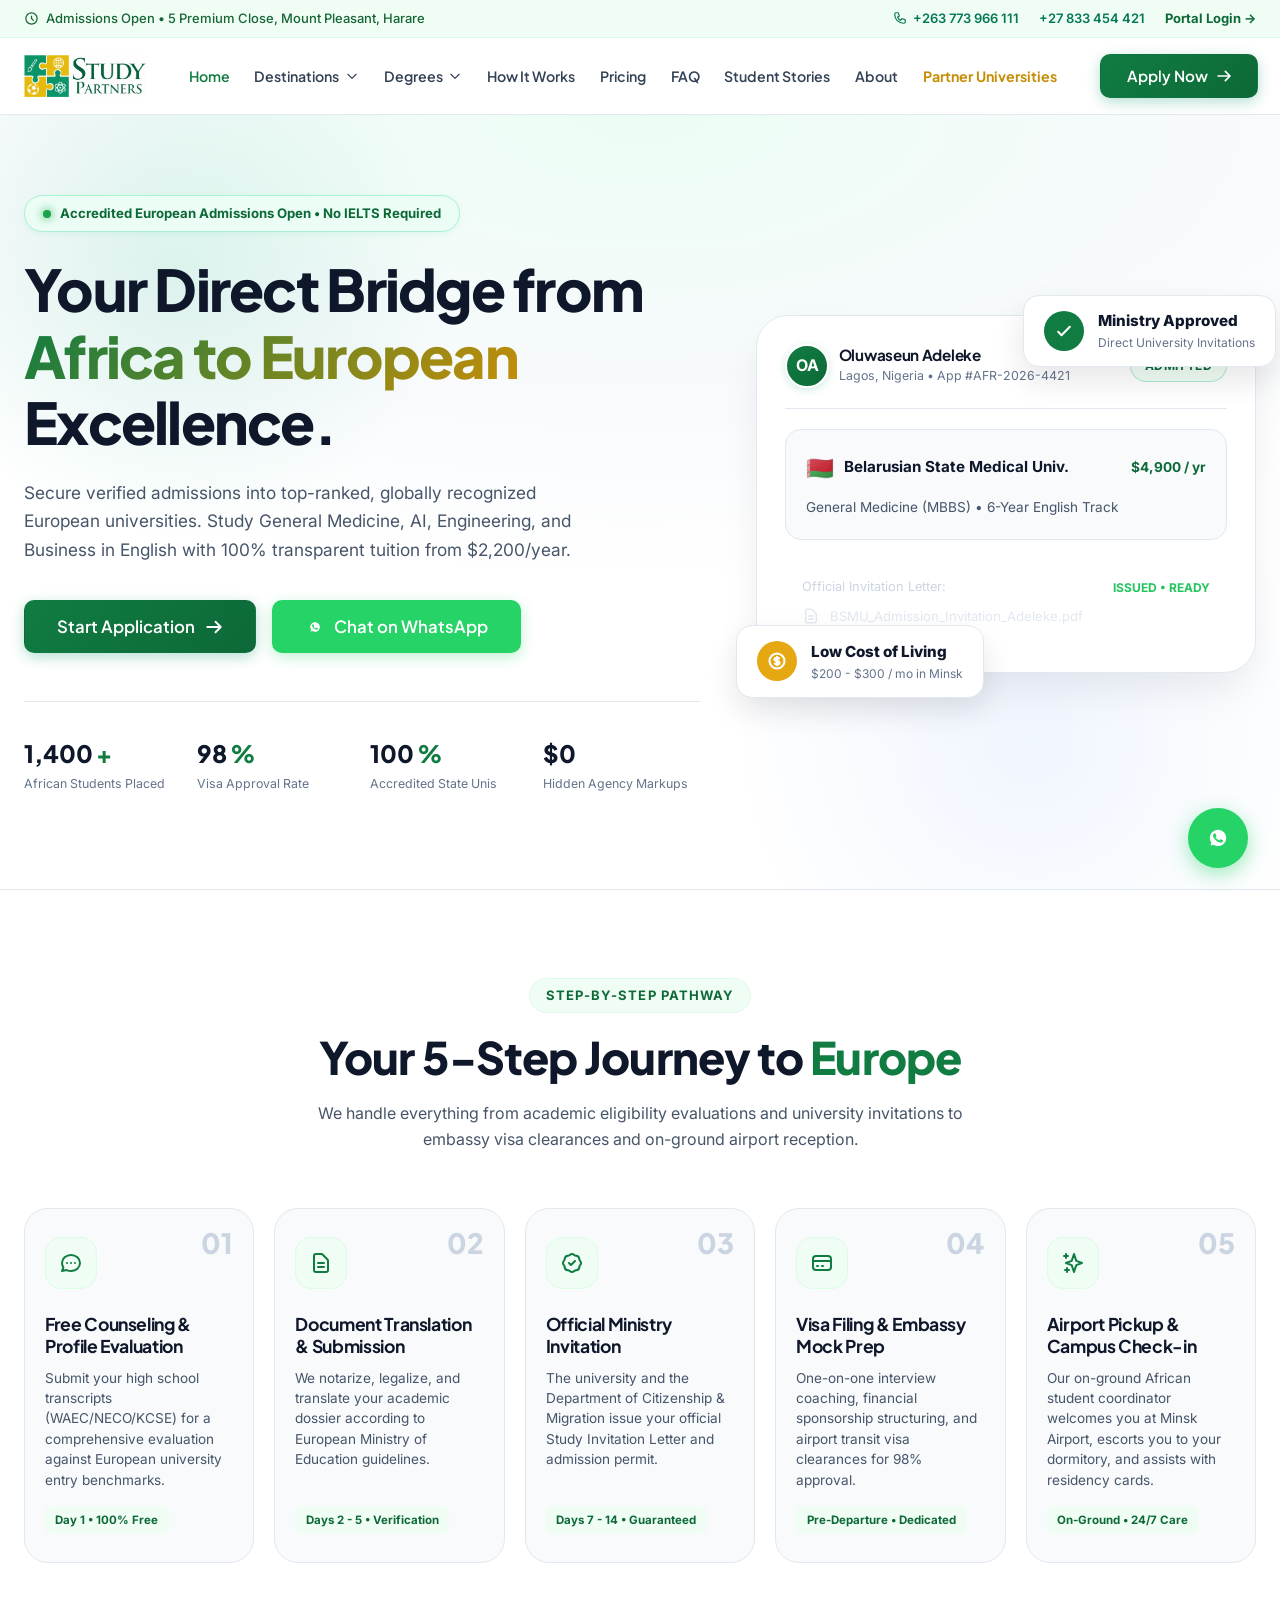
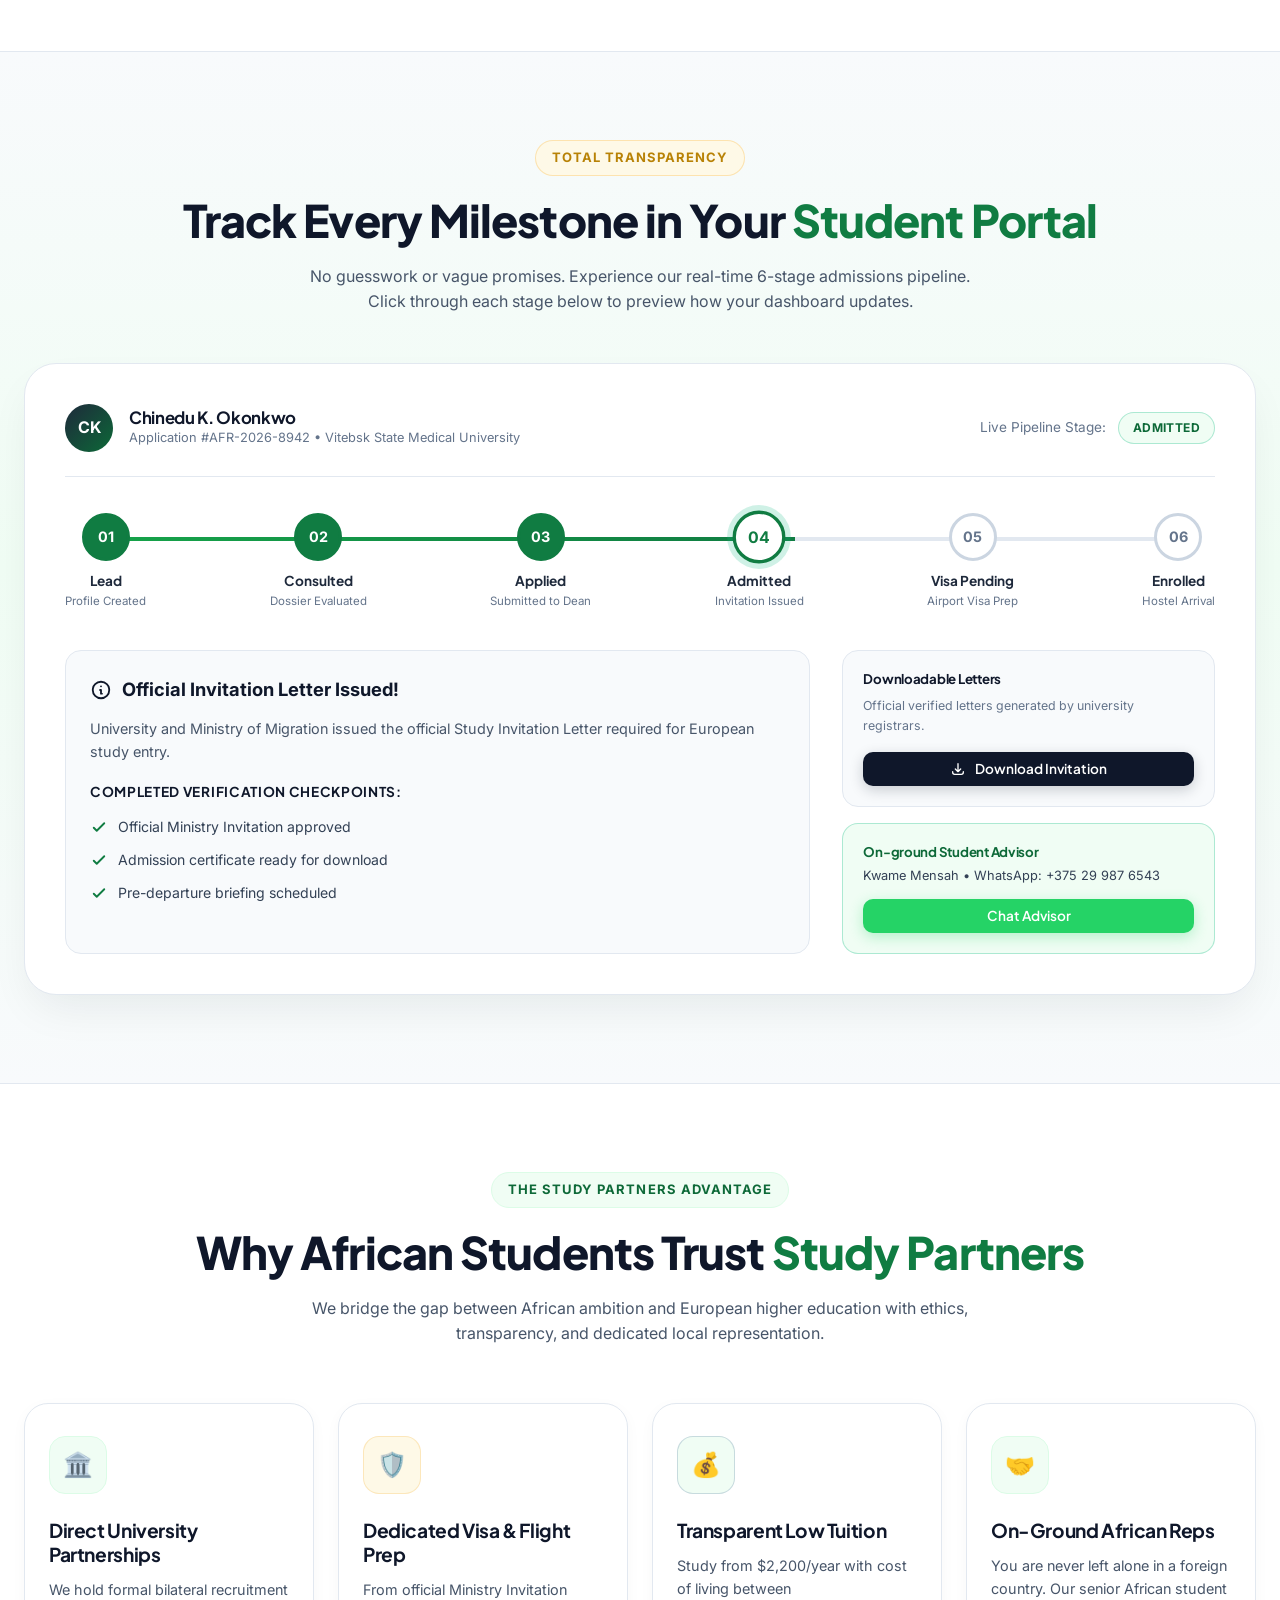
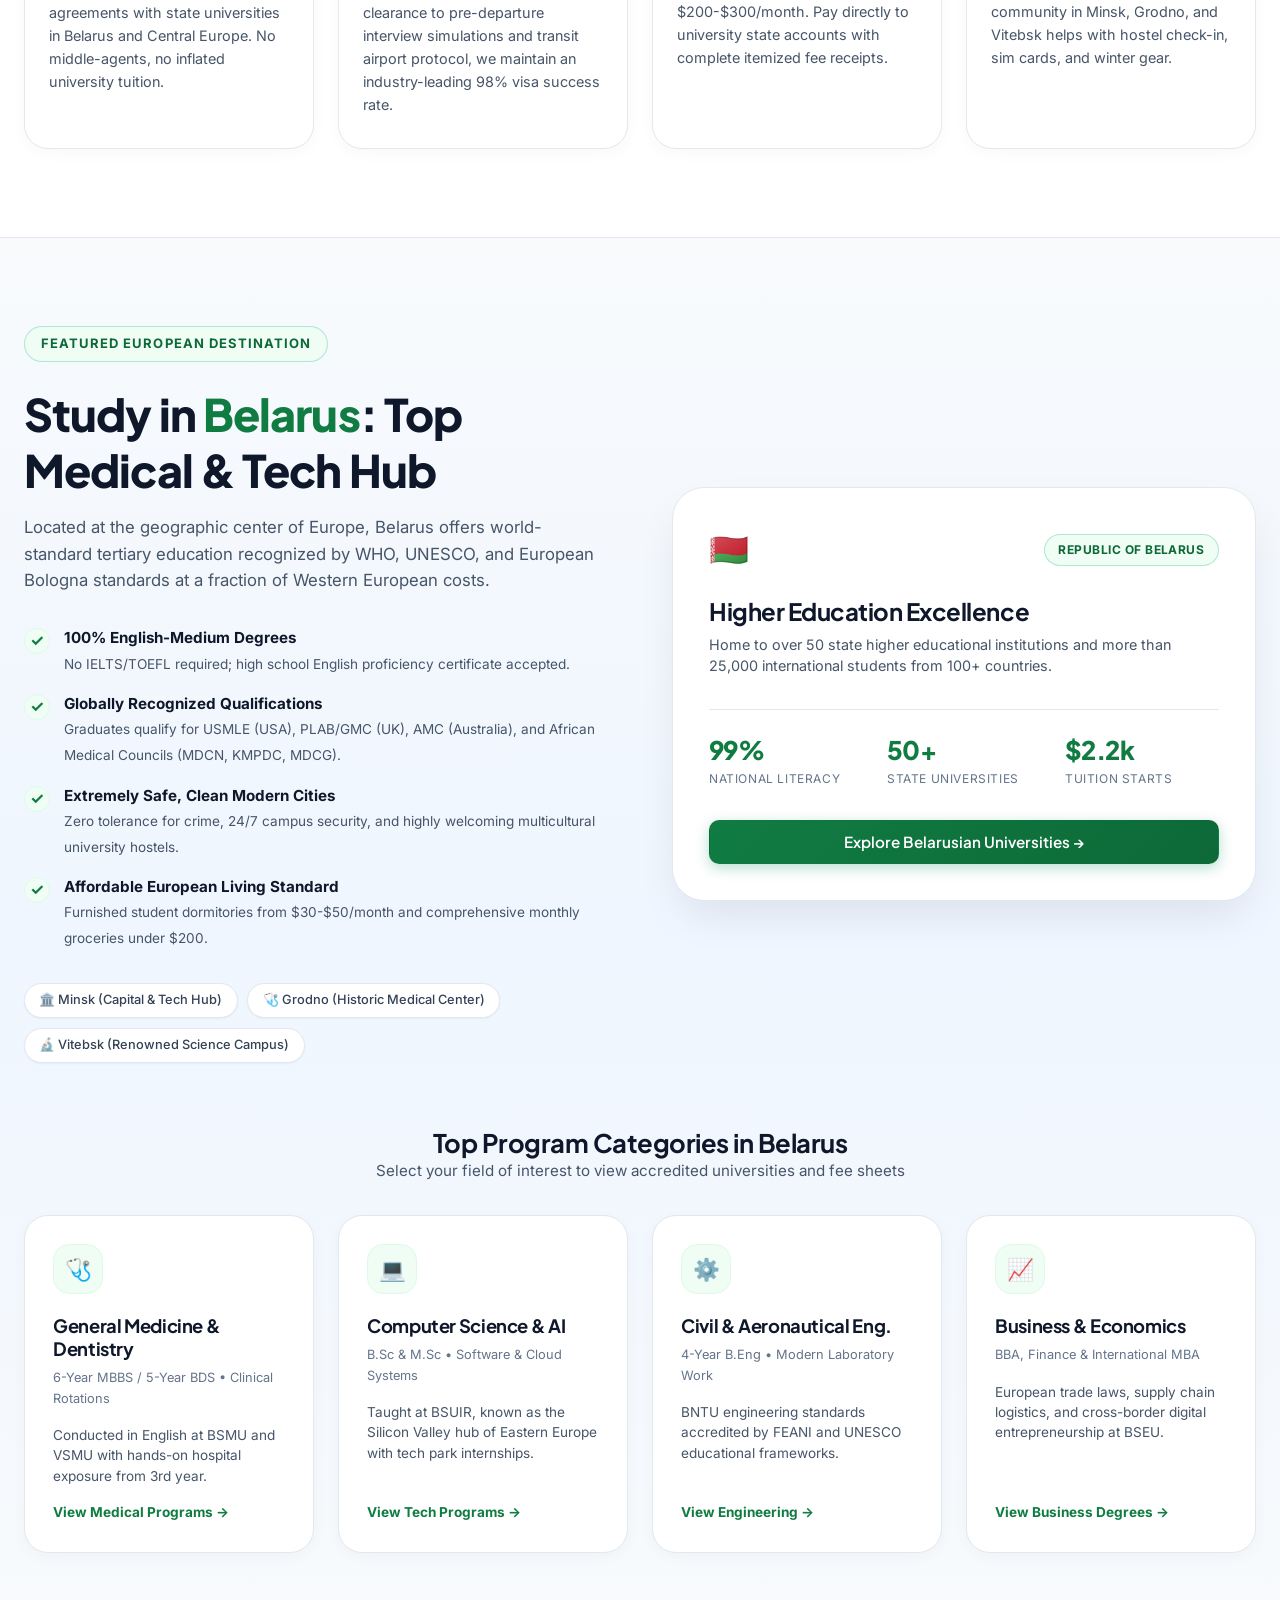
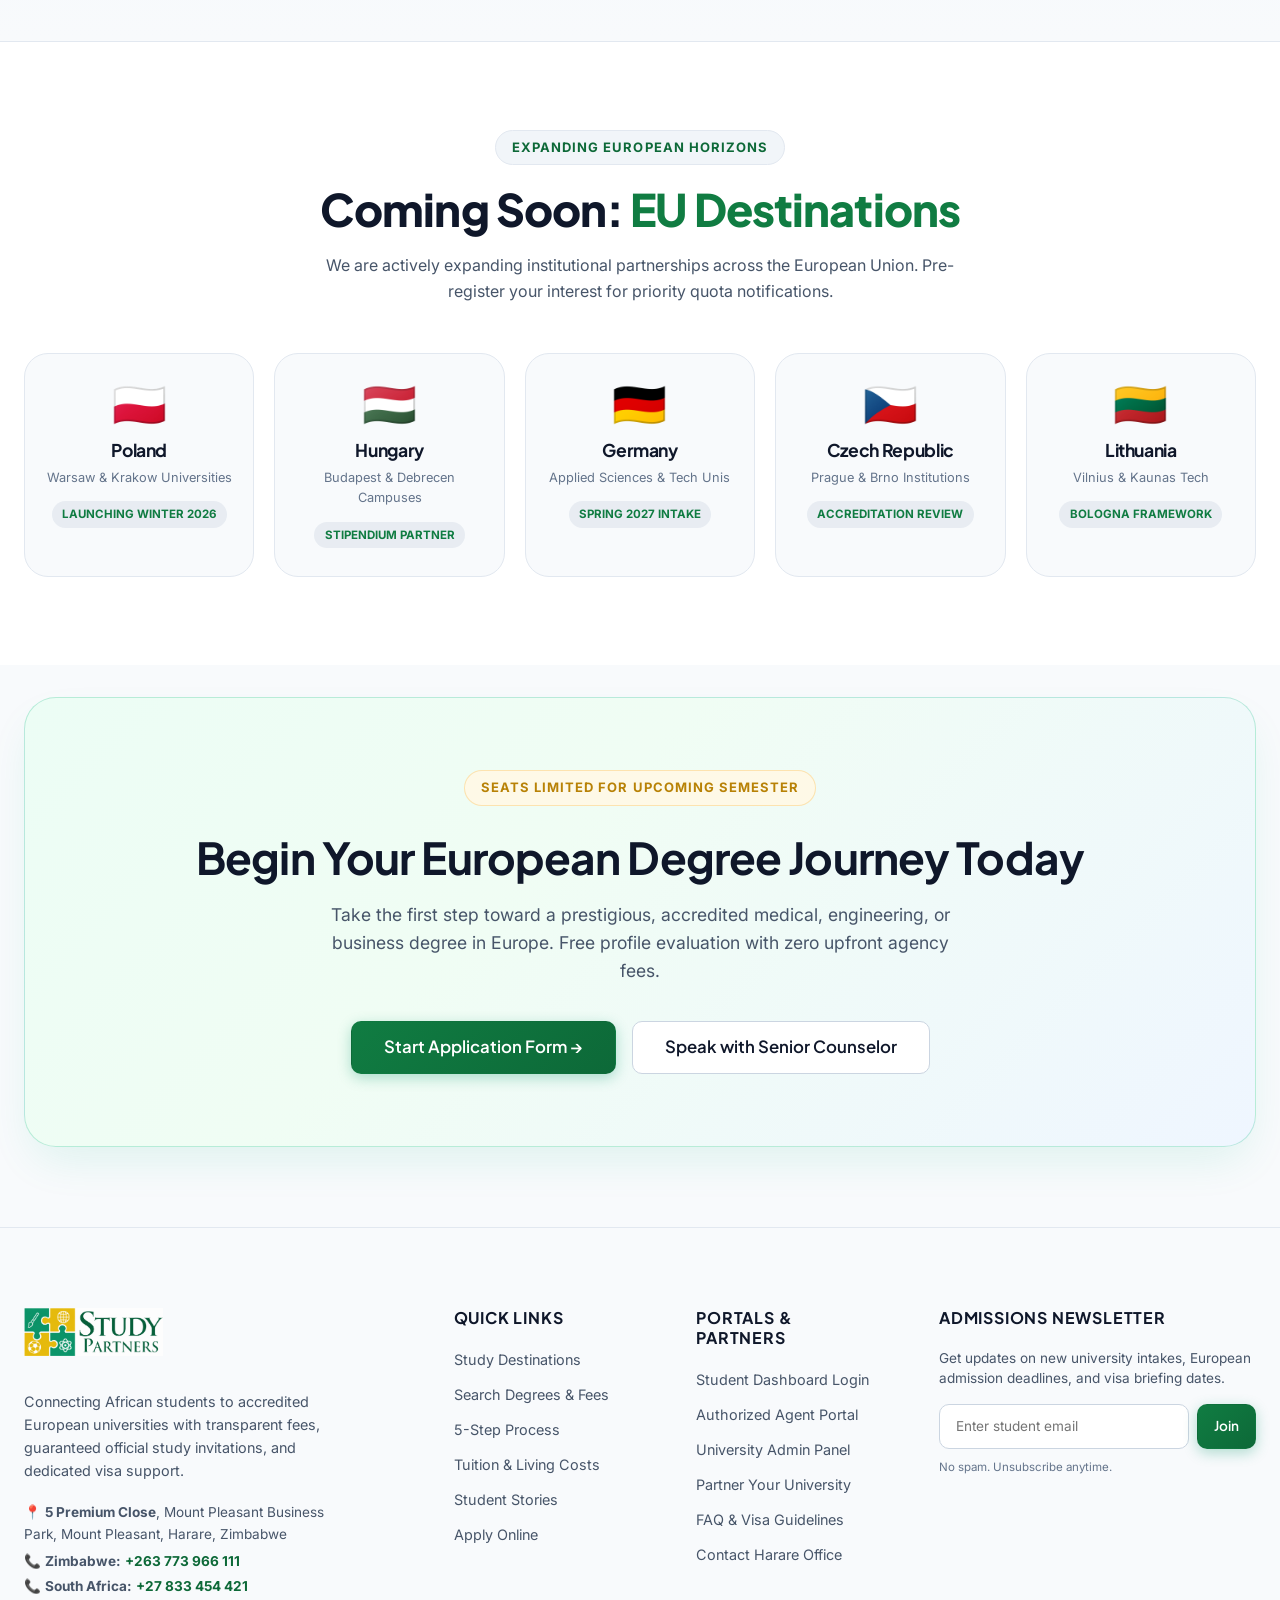
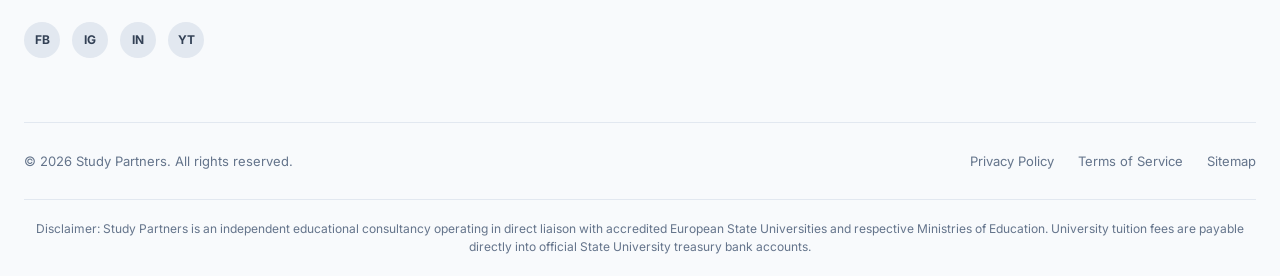
==== index.html @ 6c3a4802 "Initial commit: Study Partners website with updated branding, header alignment, and Harare contact d" ====
<!DOCTYPE html>
<html lang="en">
<head>
  <meta charset="UTF-8">
  <meta name="viewport" content="width=device-width, initial-scale=1.0">
  <title>Study Partners | Connecting African Students to Accredited European Universities</title>
  <meta name="description" content="Study accredited Medicine, Engineering, IT, and Business degrees in Europe. Official university invitations, 98% visa success. Study Partners Harare, Zimbabwe & South Africa.">
  <meta name="keywords" content="study partners, study abroad zimbabwe, study in europe harare, study in belarus, medical degree europe">
  
  <!-- Open Graph / Meta -->
  <meta property="og:type" content="website">
  <meta property="og:url" content="https://studypartners.co.zw/">
  <meta property="og:title" content="Study Partners | European University Placement Consultancy">
  <meta property="og:description" content="Official admission invitations, guaranteed university placement & dedicated visa guidance. Headquartered in Harare, Zimbabwe.">
  
  <link rel="stylesheet" href="css/style.css">
  <link rel="icon" type="image/png" href="images/logo.png">
</head>
<body>

  <!-- Top Info Bar -->
  <div class="top-notice-bar">
    <div class="container top-notice-content">
      <div class="top-notice-left">
        <span class="top-notice-item">
          <svg width="15" height="15" fill="none" stroke="currentColor" viewBox="0 0 24 24"><path stroke-linecap="round" stroke-linejoin="round" stroke-width="2" d="M12 8v4l3 3m6-3a9 9 0 11-18 0 9 9 0 0118 0z"/></svg>
          Admissions Open &bull; 5 Premium Close, Mount Pleasant, Harare
        </span>
      </div>
      <div class="top-notice-right">
        <a href="tel:+263773966111" class="top-notice-item">
          <svg width="14" height="14" fill="none" stroke="currentColor" viewBox="0 0 24 24"><path stroke-linecap="round" stroke-linejoin="round" stroke-width="2" d="M3 5a2 2 0 012-2h3.28a1 1 0 01.948.684l1.498 4.493a1 1 0 01-.502 1.21l-2.257 1.13a11.042 11.042 0 005.516 5.516l1.13-2.257a1 1 0 011.21-.502l4.493 1.498a1 1 0 01.684.949V19a2 2 0 01-2 2h-1C9.716 21 3 14.284 3 6V5z"/></svg>
          +263 773 966 111
        </a>
        <a href="tel:+27833454421" class="top-notice-item">
          +27 833 454 421
        </a>
        <a href="login.html" class="top-notice-item" style="color: var(--accent-emerald-700); font-weight: 700;">
          Portal Login &rarr;
        </a>
      </div>
    </div>
  </div>

  <!-- Sticky Navbar with Dropdowns -->
  <nav class="navbar" id="siteNavbar">
    <div class="container navbar-container">
      <a href="index.html" class="brand-logo" aria-label="Study Partners Home">
        <img src="images/logo.png" alt="Study Partners" class="brand-logo-img">
      </a>

      <!-- Desktop & Mobile Nav Menu -->
      <ul class="nav-menu" id="navMenu">
        <li class="nav-item">
          <a href="index.html" class="nav-link active">Home</a>
        </li>
        <li class="nav-item">
          <a href="destinations.html" class="nav-link">
            Destinations
            <svg class="arrow" width="14" height="14" fill="none" stroke="currentColor" viewBox="0 0 24 24"><path stroke-linecap="round" stroke-linejoin="round" stroke-width="2" d="M19 9l-7 7-7-7"/></svg>
          </a>
          <div class="dropdown-menu">
            <a href="destinations.html#belarus" class="dropdown-item">
              <div class="dropdown-item-icon">🇧🇾</div>
              <div>
                <div class="dropdown-title">Belarus (Featured)</div>
                <div class="dropdown-desc">Minsk, Grodno & Vitebsk Universities</div>
              </div>
            </a>
            <a href="destinations.html#europe-expansion" class="dropdown-item">
              <div class="dropdown-item-icon">🇪🇺</div>
              <div>
                <div class="dropdown-title">Coming Soon Countries</div>
                <div class="dropdown-desc">Poland, Hungary, Germany, Czechia</div>
              </div>
            </a>
          </div>
        </li>
        <li class="nav-item">
          <a href="degrees.html" class="nav-link">
            Degrees
            <svg class="arrow" width="14" height="14" fill="none" stroke="currentColor" viewBox="0 0 24 24"><path stroke-linecap="round" stroke-linejoin="round" stroke-width="2" d="M19 9l-7 7-7-7"/></svg>
          </a>
          <div class="dropdown-menu">
            <a href="degrees.html?category=medicine" class="dropdown-item">
              <div class="dropdown-item-icon">🩺</div>
              <div>
                <div class="dropdown-title">Medicine & Dentistry</div>
                <div class="dropdown-desc">MBBS / MD 6-yr English medium</div>
              </div>
            </a>
            <a href="degrees.html?category=engineering" class="dropdown-item">
              <div class="dropdown-item-icon">💻</div>
              <div>
                <div class="dropdown-title">Computer Science & AI</div>
                <div class="dropdown-desc">Software & Tech Engineering</div>
              </div>
            </a>
            <a href="degrees.html?category=business" class="dropdown-item">
              <div class="dropdown-item-icon">📈</div>
              <div>
                <div class="dropdown-title">Business & Economics</div>
                <div class="dropdown-desc">BBA & MBA Programs</div>
              </div>
            </a>
            <a href="degrees.html?category=foundation" class="dropdown-item">
              <div class="dropdown-item-icon">🎓</div>
              <div>
                <div class="dropdown-title">Preparatory / Foundation</div>
                <div class="dropdown-desc">Language & University Prep</div>
              </div>
            </a>
          </div>
        </li>
        <li class="nav-item">
          <a href="how-it-works.html" class="nav-link">How It Works</a>
        </li>
        <li class="nav-item">
          <a href="pricing.html" class="nav-link">Pricing</a>
        </li>
        <li class="nav-item">
          <a href="faq.html" class="nav-link">FAQ</a>
        </li>
        <li class="nav-item">
          <a href="stories.html" class="nav-link">Student Stories</a>
        </li>
        <li class="nav-item">
          <a href="about.html" class="nav-link">About</a>
        </li>
        <li class="nav-item">
          <a href="partner.html" class="nav-link" style="color: var(--accent-gold-600); font-weight: 700;">Partner Universities</a>
        </li>
      </ul>

      <!-- Navbar CTAs -->
      <div class="nav-actions">
        <a href="apply.html" class="btn btn-primary" id="navApplyBtn">
          Apply Now
          <svg width="16" height="16" fill="none" stroke="currentColor" viewBox="0 0 24 24"><path stroke-linecap="round" stroke-linejoin="round" stroke-width="2.5" d="M14 5l7 7m0 0l-7 7m7-7H3"/></svg>
        </a>
        <button class="mobile-toggle" aria-label="Toggle navigation menu">
          <svg width="24" height="24" fill="none" stroke="currentColor" viewBox="0 0 24 24">
            <path stroke-linecap="round" stroke-linejoin="round" stroke-width="2" d="M4 6h16M4 12h16M4 18h16"/>
          </svg>
        </button>
      </div>
    </div>
  </nav>

  <!-- Hero Section -->
  <header class="hero-section">
    <div class="hero-glow-1"></div>
    <div class="hero-glow-2"></div>
    <div class="container hero-grid">
      <div class="hero-content">
        <div class="hero-badge">
          <span class="pulse-dot"></span>
          <span>Accredited European Admissions Open &bull; No IELTS Required</span>
        </div>
        <h1 class="hero-title">
          Your Direct Bridge from <span class="gradient-text">Africa to European</span> Excellence.
        </h1>
        <p class="hero-subtitle">
          Secure verified admissions into top-ranked, globally recognized European universities. Study General Medicine, AI, Engineering, and Business in English with 100% transparent tuition from $2,200/year.
        </p>

        <div class="hero-cta-group">
          <a href="apply.html" class="btn btn-primary btn-lg" id="heroStartAppBtn">
            Start Application
            <svg width="18" height="18" fill="none" stroke="currentColor" viewBox="0 0 24 24"><path stroke-linecap="round" stroke-linejoin="round" stroke-width="2.5" d="M14 5l7 7m0 0l-7 7m7-7H3"/></svg>
          </a>
          <a href="https://wa.me/263773966111?text=Hello%20Study%20Partners!%20I%20am%20inquiring%20about%20European%20university%20admissions." target="_blank" rel="noopener noreferrer" class="btn btn-whatsapp btn-lg" id="heroWhatsappBtn">
            <svg width="20" height="20" fill="currentColor" viewBox="0 0 24 24"><path d="M12.031 6.172c-3.181 0-5.767 2.586-5.768 5.766-.001 1.298.38 2.27 1.019 3.287l-.582 2.128 2.182-.573c.978.58 1.911.928 3.145.929 3.178 0 5.767-2.587 5.768-5.766.001-3.187-2.575-5.77-5.764-5.771zm3.392 8.244c-.144.405-.837.774-1.17.824-.299.045-.677.063-1.092-.069-.252-.08-.575-.187-.988-.365-1.739-.751-2.874-2.502-2.961-2.617-.087-.116-.708-.94-.708-1.793s.448-1.273.607-1.446c.159-.173.346-.217.462-.217l.332.006c.106.005.249-.04.39.299.144.347.491 1.2.534 1.287.043.087.072.188.014.303-.058.116-.087.188-.173.289l-.26.303c-.087.087-.179.182-.077.356.101.173.449.741.964 1.201.662.591 1.221.774 1.394.861.173.086.275.072.376-.044.101-.116.433-.506.549-.679.116-.173.231-.144.39-.086s1.011.477 1.184.564.289.13.332.202c.043.073.043.419-.101.824z"/></svg>
            Chat on WhatsApp
          </a>
        </div>

        <!-- 4 Trust Badges -->
        <div class="hero-trust-badges">
          <div class="trust-badge-item">
            <div class="trust-badge-num">1,400<span>+</span></div>
            <div class="trust-badge-label">African Students Placed</div>
          </div>
          <div class="trust-badge-item">
            <div class="trust-badge-num">98<span>%</span></div>
            <div class="trust-badge-label">Visa Approval Rate</div>
          </div>
          <div class="trust-badge-item">
            <div class="trust-badge-num">100<span>%</span></div>
            <div class="trust-badge-label">Accredited State Unis</div>
          </div>
          <div class="trust-badge-item">
            <div class="trust-badge-num">$0</div>
            <div class="trust-badge-label">Hidden Agency Markups</div>
          </div>
        </div>
      </div>

      <!-- Hero Visual Card Preview -->
      <div class="hero-card-preview">
        <!-- Floating Stat Badge Top -->
        <div class="floating-stat-badge badge-top">
          <div class="stat-icon-circle bg-emerald">
            <svg width="20" height="20" fill="none" stroke="currentColor" viewBox="0 0 24 24"><path stroke-linecap="round" stroke-linejoin="round" stroke-width="2.5" d="M5 13l4 4L19 7"/></svg>
          </div>
          <div>
            <div style="font-weight: 800; font-size: 0.95rem; color: var(--primary-900);">Ministry Approved</div>
            <div style="font-size: 0.75rem; color: var(--neutral-500);">Direct University Invitations</div>
          </div>
        </div>

        <div class="hero-main-card">
          <div class="hero-card-header">
            <div class="student-tag-chip">
              <div class="student-avatar">OA</div>
              <div class="student-info">
                <h4>Oluwaseun Adeleke</h4>
                <p>Lagos, Nigeria &bull; App #AFR-2026-4421</p>
              </div>
            </div>
            <span class="status-pill admitted">Admitted</span>
          </div>

          <div class="hero-dest-snippet">
            <div class="dest-row">
              <div class="dest-flag-name">
                <span class="dest-flag">🇧🇾</span>
                <span>Belarusian State Medical Univ.</span>
              </div>
              <div class="dest-cost">$4,900 / yr</div>
            </div>
            <div class="dest-prog">General Medicine (MBBS) &bull; 6-Year English Track</div>
          </div>

          <div style="background: rgba(255,255,255,0.06); border-radius: var(--radius-md); padding: 1rem; border: 1px dashed rgba(255,255,255,0.2);">
            <div style="display: flex; justify-content: space-between; align-items: center; margin-bottom: 0.5rem;">
              <span style="font-size: 0.8rem; color: var(--neutral-300);">Official Invitation Letter:</span>
              <span style="font-size: 0.75rem; color: var(--accent-emerald-400); font-weight: 700;">ISSUED &bull; READY</span>
            </div>
            <div style="display: flex; align-items: center; gap: 0.6rem; color: var(--neutral-200); font-size: 0.825rem;">
              <svg width="18" height="18" fill="none" stroke="currentColor" viewBox="0 0 24 24"><path stroke-linecap="round" stroke-linejoin="round" stroke-width="2" d="M9 12h6m-6 4h6m2 5H7a2 2 0 01-2-2V5a2 2 0 012-2h5.586a1 1 0 01.707.293l5.414 5.414a1 1 0 01.293.707V19a2 2 0 01-2 2z"/></svg>
              <span>BSMU_Admission_Invitation_Adeleke.pdf</span>
            </div>
          </div>
        </div>

        <!-- Floating Stat Badge Bottom -->
        <div class="floating-stat-badge badge-bottom">
          <div class="stat-icon-circle bg-gold">
            <svg width="20" height="20" fill="none" stroke="currentColor" viewBox="0 0 24 24"><path stroke-linecap="round" stroke-linejoin="round" stroke-width="2.5" d="M12 8c-1.657 0-3 .895-3 2s1.343 2 3 2 3 .895 3 2-1.343 2-3 2m0-8c1.11 0 2.08.402 2.599 1M12 8V7m0 1v8m0 0v1m0-1c-1.11 0-2.08-.402-2.599-1M21 12a9 9 0 11-18 0 9 9 0 0118 0z"/></svg>
          </div>
          <div>
            <div style="font-weight: 800; font-size: 0.95rem; color: var(--primary-900);">Low Cost of Living</div>
            <div style="font-size: 0.75rem; color: var(--neutral-500);">$200 - $300 / mo in Minsk</div>
          </div>
        </div>
      </div>
    </div>
  </header>

  <!-- 5-Step Journey Section -->
  <section class="section-padding journey-section" id="journey">
    <div class="container">
      <div class="text-center">
        <span class="section-tag">Step-by-Step Pathway</span>
        <h2 class="section-title">Your 5-Step Journey to <span class="highlight">Europe</span></h2>
        <p class="section-desc">
          We handle everything from academic eligibility evaluations and university invitations to embassy visa clearances and on-ground airport reception.
        </p>
      </div>

      <div class="journey-steps-grid">
        <!-- Step 1 -->
        <div class="journey-step-card">
          <div class="step-number">01</div>
          <div class="step-icon-wrapper">
            <svg width="24" height="24" fill="none" stroke="currentColor" viewBox="0 0 24 24"><path stroke-linecap="round" stroke-linejoin="round" stroke-width="2" d="M8 12h.01M12 12h.01M16 12h.01M21 12c0 4.418-4.03 8-9 8a9.863 9.863 0 01-4.255-.949L3 20l1.395-3.72C3.512 15.042 3 13.574 3 12c0-4.418 4.03-8 9-8s9 3.582 9 8z"/></svg>
          </div>
          <h3 class="step-card-title">Free Counseling & Profile Evaluation</h3>
          <p class="step-card-desc">
            Submit your high school transcripts (WAEC/NECO/KCSE) for a comprehensive evaluation against European university entry benchmarks.
          </p>
          <span class="step-tag-pill">Day 1 &bull; 100% Free</span>
        </div>

        <!-- Step 2 -->
        <div class="journey-step-card">
          <div class="step-number">02</div>
          <div class="step-icon-wrapper">
            <svg width="24" height="24" fill="none" stroke="currentColor" viewBox="0 0 24 24"><path stroke-linecap="round" stroke-linejoin="round" stroke-width="2" d="M9 12h6m-6 4h6m2 5H7a2 2 0 01-2-2V5a2 2 0 012-2h5.586a1 1 0 01.707.293l5.414 5.414a1 1 0 01.293.707V19a2 2 0 01-2 2z"/></svg>
          </div>
          <h3 class="step-card-title">Document Translation & Submission</h3>
          <p class="step-card-desc">
            We notarize, legalize, and translate your academic dossier according to European Ministry of Education guidelines.
          </p>
          <span class="step-tag-pill">Days 2 - 5 &bull; Verification</span>
        </div>

        <!-- Step 3 -->
        <div class="journey-step-card">
          <div class="step-number">03</div>
          <div class="step-icon-wrapper">
            <svg width="24" height="24" fill="none" stroke="currentColor" viewBox="0 0 24 24"><path stroke-linecap="round" stroke-linejoin="round" stroke-width="2" d="M9 12l2 2 4-4M7.835 4.697a3.42 3.42 0 001.946-.806 3.42 3.42 0 014.438 0 3.42 3.42 0 001.946.806 3.42 3.42 0 013.138 3.138 3.42 3.42 0 00.806 1.946 3.42 3.42 0 010 4.438 3.42 3.42 0 00-.806 1.946 3.42 3.42 0 01-3.138 3.138 3.42 3.42 0 00-1.946.806 3.42 3.42 0 01-4.438 0 3.42 3.42 0 00-1.946-.806 3.42 3.42 0 01-3.138-3.138 3.42 3.42 0 00-.806-1.946 3.42 3.42 0 010-4.438 3.42 3.42 0 00.806-1.946 3.42 3.42 0 013.138-3.138z"/></svg>
          </div>
          <h3 class="step-card-title">Official Ministry Invitation</h3>
          <p class="step-card-desc">
            The university and the Department of Citizenship & Migration issue your official Study Invitation Letter and admission permit.
          </p>
          <span class="step-tag-pill">Days 7 - 14 &bull; Guaranteed</span>
        </div>

        <!-- Step 4 -->
        <div class="journey-step-card">
          <div class="step-number">04</div>
          <div class="step-icon-wrapper">
            <svg width="24" height="24" fill="none" stroke="currentColor" viewBox="0 0 24 24"><path stroke-linecap="round" stroke-linejoin="round" stroke-width="2" d="M3 10h18M7 15h1m4 0h1m-7 4h12a3 3 0 003-3V8a3 3 0 00-3-3H6a3 3 0 00-3 3v8a3 3 0 003 3z"/></svg>
          </div>
          <h3 class="step-card-title">Visa Filing & Embassy Mock Prep</h3>
          <p class="step-card-desc">
            One-on-one interview coaching, financial sponsorship structuring, and airport transit visa clearances for 98% approval.
          </p>
          <span class="step-tag-pill">Pre-Departure &bull; Dedicated</span>
        </div>

        <!-- Step 5 -->
        <div class="journey-step-card">
          <div class="step-number">05</div>
          <div class="step-icon-wrapper">
            <svg width="24" height="24" fill="none" stroke="currentColor" viewBox="0 0 24 24"><path stroke-linecap="round" stroke-linejoin="round" stroke-width="2" d="M5 3v4M3 5h4M6 17v4m-2-2h4m5-16l2.286 6.857L21 12l-5.714 2.143L13 21l-2.286-6.857L5 12l5.714-2.143L13 3z"/></svg>
          </div>
          <h3 class="step-card-title">Airport Pickup & Campus Check-in</h3>
          <p class="step-card-desc">
            Our on-ground African student coordinator welcomes you at Minsk Airport, escorts you to your dormitory, and assists with residency cards.
          </p>
          <span class="step-tag-pill">On-Ground &bull; 24/7 Care</span>
        </div>
      </div>
    </div>
  </section>

  <!-- Student Portal Promo Pipeline Showcase -->
  <section class="section-padding portal-promo-section" id="portal-showcase">
    <div class="container">
      <div class="text-center">
        <span class="section-tag gold">Total Transparency</span>
        <h2 class="section-title">Track Every Milestone in Your <span class="highlight">Student Portal</span></h2>
        <p class="section-desc">
          No guesswork or vague promises. Experience our real-time 6-stage admissions pipeline. Click through each stage below to preview how your dashboard updates.
        </p>
      </div>

      <div class="pipeline-container">
        <div class="pipeline-top-bar">
          <div class="pipeline-user-tag">
            <div class="pipeline-user-avatar">CK</div>
            <div>
              <h4 style="font-size: 1.05rem; color: var(--primary-900);">Chinedu K. Okonkwo</h4>
              <p style="font-size: 0.8rem; color: var(--neutral-500);">Application #AFR-2026-8942 &bull; Vitebsk State Medical University</p>
            </div>
          </div>
          <div style="display: flex; align-items: center; gap: 0.75rem;">
            <span style="font-size: 0.85rem; color: var(--neutral-500);">Live Pipeline Stage:</span>
            <span id="pipelineStatusPill" class="status-pill admitted">Admitted</span>
          </div>
        </div>

        <!-- 6-Stage Stepper Bar -->
        <div class="stepper-pipeline">
          <div class="stepper-pipeline-progress"></div>

          <div class="stepper-node completed" data-stage="0">
            <div class="node-circle">01</div>
            <div class="node-label">Lead</div>
            <div class="node-date">Profile Created</div>
          </div>

          <div class="stepper-node completed" data-stage="1">
            <div class="node-circle">02</div>
            <div class="node-label">Consulted</div>
            <div class="node-date">Dossier Evaluated</div>
          </div>

          <div class="stepper-node completed" data-stage="2">
            <div class="node-circle">03</div>
            <div class="node-label">Applied</div>
            <div class="node-date">Submitted to Dean</div>
          </div>

          <div class="stepper-node current" data-stage="3">
            <div class="node-circle">04</div>
            <div class="node-label">Admitted</div>
            <div class="node-date">Invitation Issued</div>
          </div>

          <div class="stepper-node" data-stage="4">
            <div class="node-circle">05</div>
            <div class="node-label">Visa Pending</div>
            <div class="node-date">Airport Visa Prep</div>
          </div>

          <div class="stepper-node" data-stage="5">
            <div class="node-circle">06</div>
            <div class="node-label">Enrolled</div>
            <div class="node-date">Hostel Arrival</div>
          </div>
        </div>

        <!-- Live Details for Active Step -->
        <div class="stepper-details-grid">
          <div class="current-status-box">
            <div class="status-heading">
              <svg width="22" height="22" fill="none" stroke="currentColor" viewBox="0 0 24 24"><path stroke-linecap="round" stroke-linejoin="round" stroke-width="2" d="M13 16h-1v-4h-1m1-4h.01M21 12a9 9 0 11-18 0 9 9 0 0118 0z"/></svg>
              <span id="pipelineStageTitle">Official Invitation Letter Issued!</span>
            </div>
            <p id="pipelineStageDesc" style="color: var(--neutral-600); font-size: 0.9rem; margin-bottom: 1.25rem;">
              University and Ministry of Migration issued the official Study Invitation Letter required for European study entry.
            </p>
            <h5 style="font-size: 0.85rem; text-transform: uppercase; letter-spacing: 0.05em; color: var(--primary-900); margin-bottom: 0.5rem;">Completed Verification Checkpoints:</h5>
            <div class="status-checklist" id="pipelineChecklist">
              <!-- Rendered via main.js -->
            </div>
          </div>

          <div class="portal-action-sidebar">
            <div class="portal-sidebar-card">
              <h5 style="color: var(--primary-900); margin-bottom: 0.5rem;">Downloadable Letters</h5>
              <p style="font-size: 0.775rem; color: var(--neutral-500); margin-bottom: 1rem;">Official verified letters generated by university registrars.</p>
              <a href="#" class="btn btn-navy btn-sm" style="width: 100%;" onclick="showToast('Downloading Invitation Letter PDF...', 'success'); return false;">
                <svg width="16" height="16" fill="none" stroke="currentColor" viewBox="0 0 24 24"><path stroke-linecap="round" stroke-linejoin="round" stroke-width="2" d="M4 16v1a3 3 0 003 3h10a3 3 0 003-3v-1m-4-4l-4 4m0 0l-4-4m4 4V4"/></svg>
                Download Invitation
              </a>
            </div>

            <div class="portal-sidebar-card" style="background: var(--accent-emerald-50); border-color: rgba(16, 185, 129, 0.3);">
              <h5 style="color: var(--accent-emerald-700); margin-bottom: 0.35rem;">On-ground Student Advisor</h5>
              <p style="font-size: 0.8rem; color: var(--neutral-700); margin-bottom: 0.75rem;">Kwame Mensah &bull; WhatsApp: +375 29 987 6543</p>
              <a href="https://wa.me/375291234567" target="_blank" class="btn btn-whatsapp btn-sm" style="width: 100%;">Chat Advisor</a>
            </div>
          </div>
        </div>
      </div>
    </div>
  </section>

  <!-- 4 "Why Us" Cards -->
  <section class="section-padding" id="why-us" style="background-color: var(--white);">
    <div class="container">
      <div class="text-center">
        <span class="section-tag">The Study Partners Advantage</span>
        <h2 class="section-title">Why African Students Trust <span class="highlight">Study Partners</span></h2>
        <p class="section-desc">
          We bridge the gap between African ambition and European higher education with ethics, transparency, and dedicated local representation.
        </p>
      </div>

      <div class="why-us-grid">
        <!-- Card 1 -->
        <div class="why-card">
          <div class="why-icon-box">🏛️</div>
          <h3 class="why-card-title">Direct University Partnerships</h3>
          <p class="why-card-desc">
            We hold formal bilateral recruitment agreements with state universities in Belarus and Central Europe. No middle-agents, no inflated university tuition.
          </p>
        </div>

        <!-- Card 2 -->
        <div class="why-card">
          <div class="why-icon-box">🛡️</div>
          <h3 class="why-card-title">Dedicated Visa & Flight Prep</h3>
          <p class="why-card-desc">
            From official Ministry Invitation clearance to pre-departure interview simulations and transit airport protocol, we maintain an industry-leading 98% visa success rate.
          </p>
        </div>

        <!-- Card 3 -->
        <div class="why-card">
          <div class="why-icon-box">💰</div>
          <h3 class="why-card-title">Transparent Low Tuition</h3>
          <p class="why-card-desc">
            Study from $2,200/year with cost of living between $200-$300/month. Pay directly to university state accounts with complete itemized fee receipts.
          </p>
        </div>

        <!-- Card 4 -->
        <div class="why-card">
          <div class="why-icon-box">🤝</div>
          <h3 class="why-card-title">On-Ground African Reps</h3>
          <p class="why-card-desc">
            You are never left alone in a foreign country. Our senior African student community in Minsk, Grodno, and Vitebsk helps with hostel check-in, sim cards, and winter gear.
          </p>
        </div>
      </div>
    </div>
  </section>

  <!-- Featured Destination: Belarus -->
  <section class="section-padding featured-dest-section" id="featured-destination">
    <div class="container">
      <div class="dest-split-grid">
        <div class="dest-details-col">
          <span class="section-tag">Featured European Destination</span>
          <h2 class="section-title" style="margin-top: 0.5rem;">
            Study in <span class="highlight">Belarus</span>: Top Medical & Tech Hub
          </h2>
          <p style="color: var(--neutral-600); font-size: 1.05rem; line-height: 1.6; margin-top: 1rem;">
            Located at the geographic center of Europe, Belarus offers world-standard tertiary education recognized by WHO, UNESCO, and European Bologna standards at a fraction of Western European costs.
          </p>

          <div class="dest-bullets-list">
            <div class="dest-bullet-item">
              <div class="dest-bullet-icon">&#10003;</div>
              <div class="dest-bullet-text">
                <strong>100% English-Medium Degrees</strong>
                <span>No IELTS/TOEFL required; high school English proficiency certificate accepted.</span>
              </div>
            </div>

            <div class="dest-bullet-item">
              <div class="dest-bullet-icon">&#10003;</div>
              <div class="dest-bullet-text">
                <strong>Globally Recognized Qualifications</strong>
                <span>Graduates qualify for USMLE (USA), PLAB/GMC (UK), AMC (Australia), and African Medical Councils (MDCN, KMPDC, MDCG).</span>
              </div>
            </div>

            <div class="dest-bullet-item">
              <div class="dest-bullet-icon">&#10003;</div>
              <div class="dest-bullet-text">
                <strong>Extremely Safe, Clean Modern Cities</strong>
                <span>Zero tolerance for crime, 24/7 campus security, and highly welcoming multicultural university hostels.</span>
              </div>
            </div>

            <div class="dest-bullet-item">
              <div class="dest-bullet-icon">&#10003;</div>
              <div class="dest-bullet-text">
                <strong>Affordable European Living Standard</strong>
                <span>Furnished student dormitories from $30-$50/month and comprehensive monthly groceries under $200.</span>
              </div>
            </div>
          </div>

          <div class="dest-city-tags">
            <span class="city-badge">🏛️ Minsk (Capital & Tech Hub)</span>
            <span class="city-badge">🩺 Grodno (Historic Medical Center)</span>
            <span class="city-badge">🔬 Vitebsk (Renowned Science Campus)</span>
          </div>
        </div>

        <!-- Destination Visual Stat Card -->
        <div class="dest-visual-wrapper">
          <div class="dest-banner-card">
            <div style="display: flex; align-items: center; justify-content: space-between;">
              <span style="font-size: 2rem;">🇧🇾</span>
              <span class="status-pill admitted">Republic of Belarus</span>
            </div>
            <h3 style="color: var(--primary-900); font-size: 1.5rem; margin: 1.25rem 0 0.5rem;">Higher Education Excellence</h3>
            <p style="color: var(--neutral-600); font-size: 0.9rem; line-height: 1.5;">
              Home to over 50 state higher educational institutions and more than 25,000 international students from 100+ countries.
            </p>

            <div class="dest-stat-bar">
              <div class="dest-stat-item">
                <h3>99%</h3>
                <p>National Literacy</p>
              </div>
              <div class="dest-stat-item">
                <h3>50+</h3>
                <p>State Universities</p>
              </div>
              <div class="dest-stat-item">
                <h3>$2.2k</h3>
                <p>Tuition Starts</p>
              </div>
            </div>

            <div style="margin-top: 2rem;">
              <a href="destinations.html" class="btn btn-primary" style="width: 100%;">
                Explore Belarusian Universities &rarr;
              </a>
            </div>
          </div>
        </div>
      </div>

      <!-- 4 Program-Category Cards -->
      <div class="program-cats-heading text-center">
        <h3 style="color: var(--primary-900); font-size: 1.6rem; font-weight: 700;">Top Program Categories in Belarus</h3>
        <p style="color: var(--neutral-600); font-size: 0.95rem;">Select your field of interest to view accredited universities and fee sheets</p>
      </div>

      <div class="program-cats-grid">
        <!-- Cat 1 -->
        <div class="program-cat-card">
          <div class="program-cat-icon">🩺</div>
          <h4 class="program-cat-title">General Medicine & Dentistry</h4>
          <p class="program-cat-meta">6-Year MBBS / 5-Year BDS &bull; Clinical Rotations</p>
          <p style="color: var(--neutral-600); font-size: 0.85rem; line-height: 1.5; margin-bottom: 1rem;">
            Conducted in English at BSMU and VSMU with hands-on hospital exposure from 3rd year.
          </p>
          <a href="degrees.html?category=medicine" class="program-cat-badge">View Medical Programs &rarr;</a>
        </div>

        <!-- Cat 2 -->
        <div class="program-cat-card">
          <div class="program-cat-icon">💻</div>
          <h4 class="program-cat-title">Computer Science & AI</h4>
          <p class="program-cat-meta">B.Sc & M.Sc &bull; Software & Cloud Systems</p>
          <p style="color: var(--neutral-600); font-size: 0.85rem; line-height: 1.5; margin-bottom: 1rem;">
            Taught at BSUIR, known as the Silicon Valley hub of Eastern Europe with tech park internships.
          </p>
          <a href="degrees.html?category=engineering" class="program-cat-badge">View Tech Programs &rarr;</a>
        </div>

        <!-- Cat 3 -->
        <div class="program-cat-card">
          <div class="program-cat-icon">⚙️</div>
          <h4 class="program-cat-title">Civil & Aeronautical Eng.</h4>
          <p class="program-cat-meta">4-Year B.Eng &bull; Modern Laboratory Work</p>
          <p style="color: var(--neutral-600); font-size: 0.85rem; line-height: 1.5; margin-bottom: 1rem;">
            BNTU engineering standards accredited by FEANI and UNESCO educational frameworks.
          </p>
          <a href="degrees.html?category=engineering" class="program-cat-badge">View Engineering &rarr;</a>
        </div>

        <!-- Cat 4 -->
        <div class="program-cat-card">
          <div class="program-cat-icon">📈</div>
          <h4 class="program-cat-title">Business & Economics</h4>
          <p class="program-cat-meta">BBA, Finance & International MBA</p>
          <p style="color: var(--neutral-600); font-size: 0.85rem; line-height: 1.5; margin-bottom: 1rem;">
            European trade laws, supply chain logistics, and cross-border digital entrepreneurship at BSEU.
          </p>
          <a href="degrees.html?category=business" class="program-cat-badge">View Business Degrees &rarr;</a>
        </div>
      </div>
    </div>
  </section>

  <!-- Coming Soon European Countries -->
  <section class="section-padding coming-soon-section" id="coming-soon">
    <div class="container text-center">
      <span class="section-tag navy">Expanding European Horizons</span>
      <h2 class="section-title">Coming Soon: <span class="highlight">EU Destinations</span></h2>
      <p class="section-desc">
        We are actively expanding institutional partnerships across the European Union. Pre-register your interest for priority quota notifications.
      </p>

      <div class="countries-grid">
        <!-- Poland -->
        <div class="country-card">
          <div class="country-flag-large">🇵🇱</div>
          <h4 class="country-name">Poland</h4>
          <p style="font-size: 0.8rem; color: var(--neutral-500); margin-bottom: 0.75rem;">Warsaw & Krakow Universities</p>
          <span class="country-status-pill">Launching Winter 2026</span>
        </div>

        <!-- Hungary -->
        <div class="country-card">
          <div class="country-flag-large">🇭🇺</div>
          <h4 class="country-name">Hungary</h4>
          <p style="font-size: 0.8rem; color: var(--neutral-500); margin-bottom: 0.75rem;">Budapest & Debrecen Campuses</p>
          <span class="country-status-pill">Stipendium Partner</span>
        </div>

        <!-- Germany -->
        <div class="country-card">
          <div class="country-flag-large">🇩🇪</div>
          <h4 class="country-name">Germany</h4>
          <p style="font-size: 0.8rem; color: var(--neutral-500); margin-bottom: 0.75rem;">Applied Sciences & Tech Unis</p>
          <span class="country-status-pill">Spring 2027 Intake</span>
        </div>

        <!-- Czech Republic -->
        <div class="country-card">
          <div class="country-flag-large">🇨🇿</div>
          <h4 class="country-name">Czech Republic</h4>
          <p style="font-size: 0.8rem; color: var(--neutral-500); margin-bottom: 0.75rem;">Prague & Brno Institutions</p>
          <span class="country-status-pill">Accreditation Review</span>
        </div>

        <!-- Lithuania -->
        <div class="country-card">
          <div class="country-flag-large">🇱🇹</div>
          <h4 class="country-name">Lithuania</h4>
          <p style="font-size: 0.8rem; color: var(--neutral-500); margin-bottom: 0.75rem;">Vilnius & Kaunas Tech</p>
          <span class="country-status-pill">Bologna Framework</span>
        </div>
      </div>
    </div>
  </section>

  <!-- Final High-Conversion CTA Banner -->
  <section class="container">
    <div class="final-cta-section">
      <span class="section-tag gold" style="margin-bottom: 1.5rem;">Seats Limited for Upcoming Semester</span>
      <h2>Begin Your European Degree Journey Today</h2>
      <p>
        Take the first step toward a prestigious, accredited medical, engineering, or business degree in Europe. Free profile evaluation with zero upfront agency fees.
      </p>
      <div class="final-cta-actions">
        <a href="apply.html" class="btn btn-primary btn-lg" id="finalCtaApplyBtn">
          Start Application Form &rarr;
        </a>
        <a href="contact.html" class="btn btn-outline-white btn-lg">
          Speak with Senior Counselor
        </a>
      </div>
    </div>
  </section>

  <!-- Site Footer -->
  <footer class="site-footer">
    <div class="container">
      <div class="footer-top-grid">
        <div class="footer-brand-col">
          <a href="index.html" class="brand-logo" style="margin-bottom: 1rem; display: inline-block;">
            <img src="images/logo.png" alt="Study Partners" class="brand-logo-img" style="height: 48px;">
          </a>
          <p style="margin-top: 0.75rem;">
            Connecting African students to accredited European universities with transparent fees, guaranteed official study invitations, and dedicated visa support.
          </p>
          <div style="margin-top: 1.25rem; font-size: 0.85rem; color: var(--neutral-600); line-height: 1.6;">
            <p>📍 <strong>5 Premium Close</strong>, Mount Pleasant Business Park, Mount Pleasant, Harare, Zimbabwe</p>
            <p style="margin-top: 0.35rem;">📞 <strong>Zimbabwe:</strong> <a href="tel:+263773966111" style="color: var(--accent-emerald-700); font-weight: 700;">+263 773 966 111</a></p>
            <p style="margin-top: 0.2rem;">📞 <strong>South Africa:</strong> <a href="tel:+27833454421" style="color: var(--accent-emerald-700); font-weight: 700;">+27 833 454 421</a></p>
          </div>
          <div class="footer-socials">
            <a href="#" class="social-icon-btn" aria-label="Facebook">FB</a>
            <a href="#" class="social-icon-btn" aria-label="Instagram">IG</a>
            <a href="#" class="social-icon-btn" aria-label="LinkedIn">IN</a>
            <a href="#" class="social-icon-btn" aria-label="YouTube">YT</a>
          </div>
        </div>

        <div>
          <h4 class="footer-heading">Quick Links</h4>
          <ul class="footer-links-list">
            <li><a href="destinations.html">Study Destinations</a></li>
            <li><a href="degrees.html">Search Degrees & Fees</a></li>
            <li><a href="how-it-works.html">5-Step Process</a></li>
            <li><a href="pricing.html">Tuition & Living Costs</a></li>
            <li><a href="stories.html">Student Stories</a></li>
            <li><a href="apply.html">Apply Online</a></li>
          </ul>
        </div>

        <div>
          <h4 class="footer-heading">Portals & Partners</h4>
          <ul class="footer-links-list">
            <li><a href="login.html">Student Dashboard Login</a></li>
            <li><a href="login.html?role=agent">Authorized Agent Portal</a></li>
            <li><a href="login.html?role=admin">University Admin Panel</a></li>
            <li><a href="partner.html">Partner Your University</a></li>
            <li><a href="faq.html">FAQ & Visa Guidelines</a></li>
            <li><a href="contact.html">Contact Harare Office</a></li>
          </ul>
        </div>

        <div>
          <h4 class="footer-heading">Admissions Newsletter</h4>
          <p style="font-size: 0.85rem; color: var(--neutral-600); line-height: 1.5;">
            Get updates on new university intakes, European admission deadlines, and visa briefing dates.
          </p>
          <form class="newsletter-form" onsubmit="event.preventDefault(); showToast('Subscribed! Check your inbox for study guides.', 'success'); this.reset();">
            <input type="email" class="newsletter-input" placeholder="Enter student email" required>
            <button type="submit" class="btn btn-primary btn-sm">Join</button>
          </form>
          <p style="font-size: 0.72rem; color: var(--neutral-500); margin-top: 0.6rem;">No spam. Unsubscribe anytime.</p>
        </div>
      </div>

      <div class="footer-bottom-bar">
        <div>&copy; 2026 Study Partners. All rights reserved.</div>
        <div style="display: flex; gap: 1.5rem;">
          <a href="#" onclick="alert('Privacy policy: We respect student data strictly in compliance with data privacy standards.'); return false;">Privacy Policy</a>
          <a href="#" onclick="alert('Terms: Study Partners facilitates official institutional admissions.'); return false;">Terms of Service</a>
          <a href="sitemap.xml">Sitemap</a>
        </div>
      </div>

      <div class="footer-disclaimer">
        Disclaimer: Study Partners is an independent educational consultancy operating in direct liaison with accredited European State Universities and respective Ministries of Education. University tuition fees are payable directly into official State University treasury bank accounts.
      </div>
    </div>
  </footer>

  <!-- Floating WhatsApp Action Button & Interactive Chat Popup -->
  <button class="floating-whatsapp-btn" id="floatingWhatsAppBtn" aria-label="Chat with Admissions Counselor on WhatsApp">
    <svg width="34" height="34" fill="currentColor" viewBox="0 0 24 24">
      <path d="M12.031 6.172c-3.181 0-5.767 2.586-5.768 5.766-.001 1.298.38 2.27 1.019 3.287l-.582 2.128 2.182-.573c.978.58 1.911.928 3.145.929 3.178 0 5.767-2.587 5.768-5.766.001-3.187-2.575-5.77-5.764-5.771zm3.392 8.244c-.144.405-.837.774-1.17.824-.299.045-.677.063-1.092-.069-.252-.08-.575-.187-.988-.365-1.739-.751-2.874-2.502-2.961-2.617-.087-.116-.708-.94-.708-1.793s.448-1.273.607-1.446c.159-.173.346-.217.462-.217l.332.006c.106.005.249-.04.39.299.144.347.491 1.2.534 1.287.043.087.072.188.014.303-.058.116-.087.188-.173.289l-.26.303c-.087.087-.179.182-.077.356.101.173.449.741.964 1.201.662.591 1.221.774 1.394.861.173.086.275.072.376-.044.101-.116.433-.506.549-.679.116-.173.231-.144.39-.086s1.011.477 1.184.564.289.13.332.202c.043.073.043.419-.101.824z"/>
    </svg>
    <span class="whatsapp-tooltip">Chat on WhatsApp</span>
  </button>

  <!-- Interactive WhatsApp Popup Box -->
  <div class="whatsapp-chat-popup" id="whatsappPopup">
    <div class="popup-header">
      <div class="popup-advisor">
        <div class="advisor-avatar">SP</div>
        <div class="advisor-details">
          <h5>Study Partners Admissions</h5>
          <p>Online &bull; Harare & International Desk</p>
        </div>
      </div>
      <button class="popup-close-btn" id="closeWhatsappPopup" aria-label="Close chat popup">&times;</button>
    </div>
    <div class="popup-body">
      <div class="chat-bubble">
        👋 Hello! Welcome to Study Partners. Are you looking to study Medicine, Engineering, or Business at an accredited European university?
        <div class="chat-time">Just now</div>
      </div>
    </div>
    <div class="popup-footer">
      <div style="display: flex; gap: 0.5rem;">
        <input type="text" id="whatsappQuickInput" placeholder="Type your message..." style="flex: 1; padding: 0.55rem 0.75rem; border: 1px solid var(--neutral-300); border-radius: var(--radius-sm); font-size: 0.85rem;">
        <button id="sendQuickChatBtn" class="btn btn-whatsapp btn-sm" style="padding: 0.55rem 0.85rem;">
          <svg width="16" height="16" fill="currentColor" viewBox="0 0 20 20"><path d="M10.894 2.553a1 1 0 00-1.788 0l-7 14a1 1 0 001.169 1.409l5-1.429A1 1 0 009 15.571V11a1 1 0 112 0v4.571a1 1 0 00.725.962l5 1.428a1 1 0 001.17-1.408l-7-14z"/></svg>
        </button>
      </div>
    </div>
  </div>

  <script src="js/main.js"></script>
</body>
</html>
---- css/style.css ----
/* ==========================================================================
   AfriEuro Bridge - Design System & Master Stylesheet
   Theme: Luminous, Clean, Modern Light Color Scheme
   African-European Educational Consultancy
   ========================================================================== */

@import url('https://fonts.googleapis.com/css2?family=Plus+Jakarta+Sans:wght@400;500;600;700;800&family=Inter:wght@300;400;500;600;700&display=swap');

:root {
  /* Study Partners Brand Colors */
  --sp-green: #0D6938;
  --sp-green-dark: #074B26;
  --sp-gold: #E5A812;
  --sp-gold-dark: #C68E07;

  /* Brand Primary Colors - Deep Navy & Slate for Contrast */
  --primary-950: #071224;
  --primary-900: #0F172A;
  --primary-800: #1E293B;
  --primary-700: #0D6938;
  --primary-600: #107C42;
  --primary-500: #169352;
  --primary-50:  #F0FDF4;

  /* Fresh Vibrant Emerald Accent Colors (Aligned with Logo) */
  --accent-emerald-800: #074B26;
  --accent-emerald-700: #0D6938;
  --accent-emerald-600: #107C42;
  --accent-emerald-500: #16A34A;
  --accent-emerald-400: #22C55E;
  --accent-emerald-100: #DCFCE7;
  --accent-emerald-50:  #F0FDF4;

  /* Warm Gold Accent Colors (Aligned with Logo) */
  --accent-gold-700: #B88206;
  --accent-gold-600: #C68E07;
  --accent-gold-500: #E5A812;
  --accent-gold-400: #F3BA2F;
  --accent-gold-50:  #FEF9E7;

  /* WhatsApp Colors */
  --whatsapp-green: #25D366;
  --whatsapp-dark:  #128C7E;

  /* Light Theme Neutrals */
  --neutral-900: #0F172A;
  --neutral-800: #1E293B;
  --neutral-700: #334155;
  --neutral-600: #475569;
  --neutral-500: #64748B;
  --neutral-400: #94A3B8;
  --neutral-300: #CBD5E1;
  --neutral-200: #E2E8F0;
  --neutral-100: #F1F5F9;
  --neutral-50:  #F8FAFC;
  --white:       #FFFFFF;

  /* Typography */
  --font-heading: 'Plus Jakarta Sans', -apple-system, BlinkMacSystemFont, sans-serif;
  --font-body:    'Inter', -apple-system, BlinkMacSystemFont, sans-serif;

  /* Elevation & Subtle Shadows for Light Mode */
  --shadow-xs: 0 1px 2px 0 rgba(15, 23, 42, 0.05);
  --shadow-sm: 0 2px 5px 0 rgba(15, 23, 42, 0.04), 0 1px 2px 0 rgba(15, 23, 42, 0.03);
  --shadow-md: 0 6px 18px -2px rgba(15, 23, 42, 0.06), 0 3px 6px -2px rgba(15, 23, 42, 0.03);
  --shadow-lg: 0 16px 32px -4px rgba(15, 23, 42, 0.08), 0 6px 12px -3px rgba(15, 23, 42, 0.04);
  --shadow-xl: 0 25px 50px -12px rgba(15, 23, 42, 0.12);
  --shadow-glow: 0 8px 30px rgba(16, 185, 129, 0.2);

  /* Border Radii */
  --radius-sm: 6px;
  --radius-md: 10px;
  --radius-lg: 16px;
  --radius-xl: 24px;
  --radius-2xl: 32px;
  --radius-full: 9999px;

  /* Transitions */
  --transition-fast: 150ms cubic-bezier(0.4, 0, 0.2, 1);
  --transition-normal: 250ms cubic-bezier(0.4, 0, 0.2, 1);
  --transition-smooth: 350ms cubic-bezier(0.16, 1, 0.3, 1);

  /* Container */
  --container-max: 1280px;
}

/* Base Styles & Reset */
*, *::before, *::after {
  box-sizing: border-box;
  margin: 0;
  padding: 0;
}

html {
  scroll-behavior: smooth;
  font-size: 16px;
}

body {
  font-family: var(--font-body);
  color: var(--neutral-800);
  background-color: var(--neutral-50);
  line-height: 1.6;
  -webkit-font-smoothing: antialiased;
  -moz-osx-font-smoothing: grayscale;
  overflow-x: hidden;
}

h1, h2, h3, h4, h5, h6 {
  font-family: var(--font-heading);
  color: var(--primary-900);
  line-height: 1.25;
  font-weight: 700;
  letter-spacing: -0.02em;
}

a {
  color: inherit;
  text-decoration: none;
  transition: color var(--transition-fast);
}

img {
  max-width: 100%;
  height: auto;
  display: block;
}

ul {
  list-style: none;
}

button, input, select, textarea {
  font: inherit;
}

/* Layout Container */
.container {
  width: 100%;
  max-width: var(--container-max);
  margin-left: auto;
  margin-right: auto;
  padding-left: 1.5rem;
  padding-right: 1.5rem;
}

/* Typography Helpers */
.text-center { text-align: center; }
.text-left { text-align: left; }
.text-right { text-align: right; }

.section-tag {
  display: inline-flex;
  align-items: center;
  gap: 0.5rem;
  padding: 0.4rem 1rem;
  font-size: 0.8125rem;
  font-weight: 700;
  text-transform: uppercase;
  letter-spacing: 0.08em;
  color: var(--accent-emerald-700);
  background-color: var(--accent-emerald-50);
  border: 1px solid var(--accent-emerald-100);
  border-radius: var(--radius-full);
  margin-bottom: 1rem;
}

.section-tag.gold {
  color: var(--accent-gold-700);
  background-color: var(--accent-gold-50);
  border-color: rgba(245, 158, 11, 0.25);
}

.section-tag.navy {
  color: var(--primary-700);
  background-color: var(--neutral-100);
  border-color: var(--neutral-200);
}

.section-title {
  font-size: clamp(1.95rem, 3.5vw, 2.85rem);
  font-weight: 800;
  color: var(--primary-900);
  margin-bottom: 1rem;
}

.section-title span.highlight {
  color: var(--accent-emerald-600);
  position: relative;
  display: inline-block;
}

.section-title span.highlight::after {
  content: '';
  position: absolute;
  bottom: 4px;
  left: 0;
  width: 100%;
  height: 8px;
  background: rgba(16, 185, 129, 0.2);
  border-radius: 4px;
  z-index: -1;
}

.section-desc {
  font-size: clamp(1rem, 1.25vw, 1.15rem);
  color: var(--neutral-600);
  max-width: 680px;
  margin-left: auto;
  margin-right: auto;
}

/* ==========================================================================
   Buttons
   ========================================================================== */
.btn {
  display: inline-flex;
  align-items: center;
  justify-content: center;
  gap: 0.6rem;
  padding: 0.75rem 1.6rem;
  font-family: var(--font-heading);
  font-size: 0.95rem;
  font-weight: 600;
  border-radius: var(--radius-md);
  border: 1px solid transparent;
  cursor: pointer;
  transition: all var(--transition-normal);
  text-decoration: none;
  white-space: nowrap;
  line-height: 1.2;
}

.btn-primary {
  background: linear-gradient(135deg, var(--accent-emerald-600), var(--accent-emerald-700));
  color: var(--white);
  box-shadow: 0 4px 14px rgba(5, 150, 105, 0.3);
}

.btn-primary:hover {
  background: linear-gradient(135deg, var(--accent-emerald-500), var(--accent-emerald-600));
  box-shadow: 0 6px 20px rgba(5, 150, 105, 0.4);
  transform: translateY(-2px);
  color: var(--white);
}

.btn-navy {
  background-color: var(--primary-900);
  color: var(--white);
  box-shadow: 0 4px 14px rgba(15, 23, 42, 0.2);
}

.btn-navy:hover {
  background-color: var(--primary-800);
  transform: translateY(-2px);
  box-shadow: 0 8px 20px rgba(15, 23, 42, 0.25);
  color: var(--white);
}

.btn-secondary {
  background-color: var(--white);
  color: var(--primary-900);
  border: 1px solid var(--neutral-300);
  box-shadow: var(--shadow-xs);
}

.btn-secondary:hover {
  background-color: var(--neutral-100);
  border-color: var(--neutral-400);
  color: var(--primary-950);
  transform: translateY(-1px);
}

.btn-whatsapp {
  background-color: var(--whatsapp-green);
  color: var(--white);
  box-shadow: 0 4px 14px rgba(37, 211, 102, 0.3);
}

.btn-whatsapp:hover {
  background-color: #20bd5a;
  box-shadow: 0 6px 20px rgba(37, 211, 102, 0.4);
  transform: translateY(-2px);
  color: var(--white);
}

.btn-outline-white {
  background-color: var(--white);
  color: var(--primary-900);
  border: 1px solid var(--neutral-300);
}

.btn-outline-white:hover {
  background-color: var(--neutral-100);
  border-color: var(--neutral-400);
}

.btn-sm {
  padding: 0.5rem 1rem;
  font-size: 0.85rem;
}

.btn-lg {
  padding: 0.95rem 2rem;
  font-size: 1.05rem;
}

/* ==========================================================================
   Navigation Bar (Light & Clean)
   ========================================================================== */
.top-notice-bar {
  background: #F0FDF4;
  color: #166534;
  font-size: 0.8125rem;
  font-weight: 500;
  padding: 0.5rem 0;
  border-bottom: 1px solid #DCFCE7;
}

.top-notice-content {
  display: flex;
  justify-content: space-between;
  align-items: center;
  width: 100%;
  max-width: var(--container-max);
  margin-left: auto;
  margin-right: auto;
  padding-left: 1.5rem;
  padding-right: 1.5rem;
  box-sizing: border-box;
}

.top-notice-left {
  display: flex;
  align-items: center;
  gap: 1.5rem;
}

.top-notice-item {
  display: inline-flex;
  align-items: center;
  gap: 0.45rem;
  white-space: nowrap;
}

.top-notice-right {
  display: flex;
  align-items: center;
  gap: 1.25rem;
}

.top-notice-right a {
  color: #047857;
  font-weight: 600;
  display: inline-flex;
  align-items: center;
  gap: 0.4rem;
  white-space: nowrap;
}

.top-notice-right a:hover {
  color: #065F46;
  text-decoration: underline;
}

.navbar {
  position: sticky;
  top: 0;
  z-index: 1000;
  background-color: rgba(255, 255, 255, 0.96);
  backdrop-filter: blur(14px);
  -webkit-backdrop-filter: blur(14px);
  border-bottom: 1px solid var(--neutral-200);
  transition: all var(--transition-normal);
}

.navbar.scrolled {
  box-shadow: 0 4px 20px -2px rgba(15, 23, 42, 0.06);
  background-color: rgba(255, 255, 255, 0.99);
}

.navbar-container {
  display: flex;
  align-items: center;
  justify-content: space-between;
  height: 76px;
  gap: 1.25rem;
}

/* Brand Logo */
.brand-logo {
  display: inline-flex;
  align-items: center;
  gap: 0.75rem;
  text-decoration: none;
  flex-shrink: 0;
  margin-right: 1.25rem;
}

.logo-icon-box {
  width: 44px;
  height: 44px;
  background: linear-gradient(135deg, var(--accent-emerald-600), var(--accent-emerald-700));
  border-radius: var(--radius-md);
  display: flex;
  align-items: center;
  justify-content: center;
  color: var(--white);
  box-shadow: 0 4px 12px rgba(5, 150, 105, 0.25);
  position: relative;
  overflow: hidden;
}

.logo-icon-box::after {
  content: '';
  position: absolute;
  top: 0;
  right: 0;
  width: 14px;
  height: 14px;
  background: var(--accent-gold-400);
  border-radius: 0 var(--radius-md) 0 8px;
}

.brand-logo-img {
  height: 42px;
  width: auto;
  max-width: 190px;
  object-fit: contain;
  display: block;
  transition: transform var(--transition-fast);
}

.brand-logo:hover .brand-logo-img {
  transform: scale(1.02);
}

.brand-text {
  display: flex;
  flex-direction: column;
}

.brand-name {
  font-family: var(--font-heading);
  font-size: 1.35rem;
  font-weight: 800;
  color: var(--primary-900);
  letter-spacing: -0.03em;
  line-height: 1.1;
}

.brand-name span {
  color: var(--accent-emerald-600);
}

.brand-sub {
  font-size: 0.72rem;
  font-weight: 600;
  text-transform: uppercase;
  letter-spacing: 0.08em;
  color: var(--neutral-500);
}

/* Navigation Links */
.nav-menu {
  display: flex;
  align-items: center;
  gap: 1.15rem;
  margin: 0;
  padding: 0;
  list-style: none;
  flex-wrap: nowrap;
}

.nav-item {
  position: relative;
  display: inline-flex;
  align-items: center;
  flex-shrink: 0;
}

.nav-link {
  font-family: var(--font-heading);
  font-size: 0.8875rem;
  font-weight: 600;
  color: var(--neutral-700);
  padding: 0.5rem 0.2rem;
  display: inline-flex;
  align-items: center;
  gap: 0.35rem;
  white-space: nowrap;
  line-height: 1;
  transition: color var(--transition-fast);
}

.nav-link:hover,
.nav-link.active {
  color: var(--accent-emerald-600);
}

.nav-link svg.arrow {
  transition: transform var(--transition-fast);
}

.nav-item:hover .nav-link svg.arrow {
  transform: rotate(180deg);
}

/* Dropdown Menu */
.dropdown-menu {
  position: absolute;
  top: 100%;
  left: 0;
  width: 260px;
  background: var(--white);
  border: 1px solid var(--neutral-200);
  border-radius: var(--radius-lg);
  box-shadow: var(--shadow-lg);
  padding: 0.6rem;
  opacity: 0;
  visibility: hidden;
  transform: translateY(10px);
  transition: all var(--transition-fast);
  z-index: 100;
}

.nav-item:hover .dropdown-menu {
  opacity: 1;
  visibility: visible;
  transform: translateY(0);
}

.dropdown-item {
  display: flex;
  align-items: flex-start;
  gap: 0.75rem;
  padding: 0.65rem 0.8rem;
  border-radius: var(--radius-md);
  transition: background var(--transition-fast);
}

.dropdown-item:hover {
  background: var(--neutral-100);
}

.dropdown-item-icon {
  width: 34px;
  height: 34px;
  border-radius: var(--radius-sm);
  background: var(--neutral-100);
  display: flex;
  align-items: center;
  justify-content: center;
  color: var(--primary-700);
  flex-shrink: 0;
}

.dropdown-item:hover .dropdown-item-icon {
  background: var(--accent-emerald-50);
  color: var(--accent-emerald-600);
}

.dropdown-title {
  font-weight: 600;
  font-size: 0.875rem;
  color: var(--primary-900);
}

.dropdown-desc {
  font-size: 0.75rem;
  color: var(--neutral-500);
  line-height: 1.3;
}

.nav-actions {
  display: flex;
  align-items: center;
  gap: 1rem;
  flex-shrink: 0;
  margin-left: 1.25rem;
}

.nav-actions .btn {
  white-space: nowrap;
  display: inline-flex;
  align-items: center;
  gap: 0.5rem;
}

.mobile-toggle {
  display: none;
  background: none;
  border: none;
  cursor: pointer;
  padding: 0.5rem;
  color: var(--primary-900);
}

/* ==========================================================================
   Hero Section (Luminous Light Theme)
   ========================================================================== */
.hero-section {
  position: relative;
  background: radial-gradient(80% 60% at 50% 0%, #ECFDF5 0%, #F8FAFC 60%, #FFFFFF 100%);
  color: var(--neutral-800);
  padding: 5rem 0 6rem;
  overflow: hidden;
  border-bottom: 1px solid var(--neutral-200);
}

.hero-glow-1 {
  position: absolute;
  top: -120px;
  left: -100px;
  width: 550px;
  height: 550px;
  background: radial-gradient(circle, rgba(16, 185, 129, 0.12) 0%, transparent 70%);
  border-radius: 50%;
  pointer-events: none;
}

.hero-glow-2 {
  position: absolute;
  bottom: -150px;
  right: -50px;
  width: 600px;
  height: 600px;
  background: radial-gradient(circle, rgba(59, 130, 246, 0.08) 0%, transparent 70%);
  border-radius: 50%;
  pointer-events: none;
}

.hero-grid {
  display: grid;
  grid-template-columns: 1.15fr 0.85fr;
  gap: 3.5rem;
  align-items: center;
  position: relative;
  z-index: 10;
}

.hero-badge {
  display: inline-flex;
  align-items: center;
  gap: 0.6rem;
  background: #ECFDF5;
  border: 1px solid #A7F3D0;
  padding: 0.45rem 1.1rem;
  border-radius: var(--radius-full);
  font-size: 0.825rem;
  font-weight: 700;
  color: var(--accent-emerald-700);
  margin-bottom: 1.5rem;
  box-shadow: 0 2px 6px rgba(16, 185, 129, 0.08);
}

.hero-badge .pulse-dot {
  width: 8px;
  height: 8px;
  border-radius: 50%;
  background-color: var(--accent-emerald-500);
  box-shadow: 0 0 10px var(--accent-emerald-500);
  animation: pulseAnimation 2s infinite;
}

@keyframes pulseAnimation {
  0% { transform: scale(0.95); box-shadow: 0 0 0 0 rgba(16, 185, 129, 0.7); }
  70% { transform: scale(1); box-shadow: 0 0 0 8px rgba(16, 185, 129, 0); }
  100% { transform: scale(0.95); box-shadow: 0 0 0 0 rgba(16, 185, 129, 0); }
}

.hero-title {
  font-size: clamp(2.35rem, 4.5vw, 3.75rem);
  font-weight: 800;
  line-height: 1.15;
  color: var(--primary-900);
  margin-bottom: 1.5rem;
  letter-spacing: -0.03em;
}

.hero-title .gradient-text {
  background: linear-gradient(135deg, var(--accent-emerald-600), var(--accent-gold-600));
  -webkit-background-clip: text;
  -webkit-text-fill-color: transparent;
}

.hero-subtitle {
  font-size: clamp(1.05rem, 1.35vw, 1.25rem);
  color: var(--neutral-600);
  line-height: 1.65;
  margin-bottom: 2.25rem;
  max-width: 580px;
}

.hero-cta-group {
  display: flex;
  flex-wrap: wrap;
  align-items: center;
  gap: 1rem;
  margin-bottom: 3rem;
}

/* Trust Badges in Hero */
.hero-trust-badges {
  display: grid;
  grid-template-columns: repeat(4, 1fr);
  gap: 1rem;
  padding-top: 2rem;
  border-top: 1px solid var(--neutral-200);
}

.trust-badge-item {
  display: flex;
  flex-direction: column;
  gap: 0.25rem;
}

.trust-badge-num {
  font-family: var(--font-heading);
  font-size: 1.5rem;
  font-weight: 800;
  color: var(--primary-900);
  display: flex;
  align-items: center;
  gap: 0.2rem;
}

.trust-badge-num span {
  color: var(--accent-emerald-600);
}

.trust-badge-label {
  font-size: 0.775rem;
  color: var(--neutral-500);
  line-height: 1.3;
}

/* Hero Visual Showcase */
.hero-card-preview {
  position: relative;
}

.hero-main-card {
  background: var(--white);
  border: 1px solid var(--neutral-200);
  border-radius: var(--radius-2xl);
  padding: 1.75rem;
  box-shadow: 0 20px 45px -10px rgba(15, 23, 42, 0.1);
}

.hero-card-header {
  display: flex;
  align-items: center;
  justify-content: space-between;
  padding-bottom: 1.25rem;
  border-bottom: 1px solid var(--neutral-200);
  margin-bottom: 1.25rem;
}

.student-tag-chip {
  display: flex;
  align-items: center;
  gap: 0.6rem;
}

.student-avatar {
  width: 44px;
  height: 44px;
  border-radius: 50%;
  background: linear-gradient(135deg, var(--accent-emerald-600), var(--accent-emerald-700));
  color: var(--white);
  display: flex;
  align-items: center;
  justify-content: center;
  font-weight: 700;
  font-size: 1rem;
  border: 2px solid var(--white);
  box-shadow: 0 2px 8px rgba(5, 150, 105, 0.2);
}

.student-info h4 {
  color: var(--primary-900);
  font-size: 0.95rem;
  margin-bottom: 0.15rem;
}

.student-info p {
  color: var(--neutral-500);
  font-size: 0.775rem;
}

.status-pill {
  padding: 0.35rem 0.85rem;
  border-radius: var(--radius-full);
  font-size: 0.75rem;
  font-weight: 700;
  text-transform: uppercase;
  letter-spacing: 0.04em;
  background: var(--neutral-100);
  color: var(--neutral-700);
}

.status-pill.admitted {
  background: var(--accent-emerald-50);
  color: var(--accent-emerald-700);
  border: 1px solid rgba(16, 185, 129, 0.3);
}

.hero-dest-snippet {
  background: var(--neutral-50);
  border: 1px solid var(--neutral-200);
  border-radius: var(--radius-lg);
  padding: 1.25rem;
  margin-bottom: 1.25rem;
}

.dest-row {
  display: flex;
  align-items: center;
  justify-content: space-between;
  margin-bottom: 0.75rem;
}

.dest-flag-name {
  display: flex;
  align-items: center;
  gap: 0.6rem;
  font-weight: 700;
  color: var(--primary-900);
  font-size: 0.95rem;
}

.dest-flag {
  font-size: 1.4rem;
}

.dest-cost {
  font-size: 0.85rem;
  color: var(--accent-emerald-700);
  font-weight: 700;
}

.dest-prog {
  font-size: 0.85rem;
  color: var(--neutral-600);
}

/* Floating Badges */
.floating-stat-badge {
  position: absolute;
  background: var(--white);
  color: var(--primary-900);
  padding: 0.85rem 1.25rem;
  border-radius: var(--radius-lg);
  border: 1px solid var(--neutral-200);
  box-shadow: 0 14px 30px rgba(15, 23, 42, 0.1);
  display: flex;
  align-items: center;
  gap: 0.85rem;
  animation: floatSlow 5s ease-in-out infinite;
  z-index: 20;
}

.floating-stat-badge.badge-top {
  top: -20px;
  right: -20px;
}

.floating-stat-badge.badge-bottom {
  bottom: -25px;
  left: -20px;
  animation-delay: -2.5s;
}

@keyframes floatSlow {
  0%, 100% { transform: translateY(0); }
  50% { transform: translateY(-8px); }
}

.stat-icon-circle {
  width: 40px;
  height: 40px;
  border-radius: 50%;
  display: flex;
  align-items: center;
  justify-content: center;
  color: var(--white);
}

.bg-emerald { background: var(--accent-emerald-600); }
.bg-gold    { background: var(--accent-gold-500); }
.bg-navy    { background: var(--primary-800); }

/* ==========================================================================
   5-Step Journey Section
   ========================================================================== */
.section-padding {
  padding: 5.5rem 0;
}

.journey-section {
  background-color: var(--white);
}

.journey-steps-grid {
  display: grid;
  grid-template-columns: repeat(5, 1fr);
  gap: 1.25rem;
  margin-top: 3.5rem;
  position: relative;
}

.journey-step-card {
  background: var(--neutral-50);
  border: 1px solid var(--neutral-200);
  border-radius: var(--radius-xl);
  padding: 1.75rem 1.25rem;
  position: relative;
  transition: all var(--transition-normal);
  display: flex;
  flex-direction: column;
}

.journey-step-card:hover {
  transform: translateY(-6px);
  border-color: var(--accent-emerald-500);
  box-shadow: var(--shadow-lg);
  background: var(--white);
}

.step-number {
  position: absolute;
  top: 1.25rem;
  right: 1.25rem;
  font-family: var(--font-heading);
  font-size: 1.75rem;
  font-weight: 800;
  color: var(--neutral-300);
  line-height: 1;
  transition: color var(--transition-fast);
}

.journey-step-card:hover .step-number {
  color: var(--accent-emerald-400);
}

.step-icon-wrapper {
  width: 52px;
  height: 52px;
  border-radius: var(--radius-lg);
  background: var(--accent-emerald-50);
  color: var(--accent-emerald-600);
  display: flex;
  align-items: center;
  justify-content: center;
  margin-bottom: 1.5rem;
  transition: all var(--transition-fast);
  border: 1px solid var(--accent-emerald-100);
}

.journey-step-card:hover .step-icon-wrapper {
  background: var(--accent-emerald-600);
  color: var(--white);
}

.step-card-title {
  font-size: 1.1rem;
  font-weight: 700;
  color: var(--primary-900);
  margin-bottom: 0.65rem;
}

.step-card-desc {
  font-size: 0.85rem;
  color: var(--neutral-600);
  line-height: 1.5;
  margin-bottom: 1rem;
}

.step-tag-pill {
  margin-top: auto;
  font-size: 0.72rem;
  font-weight: 700;
  color: var(--accent-emerald-700);
  background: var(--accent-emerald-50);
  padding: 0.3rem 0.65rem;
  border-radius: var(--radius-sm);
  display: inline-block;
  align-self: flex-start;
}

/* ==========================================================================
   Student Portal Pipeline Showcase (Light Theme)
   ========================================================================== */
.portal-promo-section {
  background: linear-gradient(180deg, var(--neutral-50) 0%, #F0FDF4 50%, var(--neutral-50) 100%);
  position: relative;
  overflow: hidden;
  border-top: 1px solid var(--neutral-200);
  border-bottom: 1px solid var(--neutral-200);
}

.pipeline-container {
  background: var(--white);
  border-radius: var(--radius-2xl);
  box-shadow: 0 20px 45px -10px rgba(15, 23, 42, 0.08);
  border: 1px solid var(--neutral-200);
  padding: 2.5rem;
  margin-top: 3rem;
}

.pipeline-top-bar {
  display: flex;
  align-items: center;
  justify-content: space-between;
  padding-bottom: 1.5rem;
  border-bottom: 1px solid var(--neutral-200);
  margin-bottom: 2.25rem;
  flex-wrap: wrap;
  gap: 1rem;
}

.pipeline-user-tag {
  display: flex;
  align-items: center;
  gap: 1rem;
}

.pipeline-user-avatar {
  width: 48px;
  height: 48px;
  border-radius: 50%;
  background: linear-gradient(135deg, var(--primary-800), var(--primary-700));
  color: var(--white);
  display: flex;
  align-items: center;
  justify-content: center;
  font-weight: 700;
}

/* Stepper Bar */
.stepper-pipeline {
  display: flex;
  align-items: center;
  justify-content: space-between;
  position: relative;
  margin-bottom: 2.5rem;
}

.stepper-pipeline::before {
  content: '';
  position: absolute;
  top: 24px;
  left: 40px;
  right: 40px;
  height: 4px;
  background: var(--neutral-200);
  z-index: 1;
}

.stepper-pipeline-progress {
  position: absolute;
  top: 24px;
  left: 40px;
  width: 60%;
  height: 4px;
  background: linear-gradient(90deg, var(--accent-emerald-500), var(--accent-emerald-600));
  z-index: 2;
  transition: width 0.5s ease;
}

.stepper-node {
  position: relative;
  z-index: 3;
  display: flex;
  flex-direction: column;
  align-items: center;
  text-align: center;
}

.node-circle {
  width: 48px;
  height: 48px;
  border-radius: 50%;
  background: var(--white);
  border: 3px solid var(--neutral-300);
  display: flex;
  align-items: center;
  justify-content: center;
  font-weight: 700;
  font-size: 0.9rem;
  color: var(--neutral-500);
  margin-bottom: 0.6rem;
  transition: all var(--transition-fast);
}

.stepper-node.completed .node-circle {
  background: var(--accent-emerald-600);
  border-color: var(--accent-emerald-600);
  color: var(--white);
}

.stepper-node.current .node-circle {
  background: var(--white);
  border-color: var(--accent-emerald-600);
  color: var(--accent-emerald-600);
  box-shadow: 0 0 0 5px rgba(16, 185, 129, 0.2);
  transform: scale(1.1);
}

.node-label {
  font-family: var(--font-heading);
  font-size: 0.85rem;
  font-weight: 700;
  color: var(--neutral-800);
}

.node-date {
  font-size: 0.72rem;
  color: var(--neutral-500);
}

.stepper-details-grid {
  display: grid;
  grid-template-columns: 2fr 1fr;
  gap: 2rem;
}

.current-status-box {
  background: var(--neutral-50);
  border-radius: var(--radius-lg);
  padding: 1.5rem;
  border: 1px solid var(--neutral-200);
}

.status-heading {
  font-size: 1.15rem;
  font-weight: 700;
  color: var(--primary-900);
  display: flex;
  align-items: center;
  gap: 0.6rem;
  margin-bottom: 0.75rem;
}

.status-checklist {
  display: flex;
  flex-direction: column;
  gap: 0.65rem;
  margin-top: 1rem;
}

.check-item {
  display: flex;
  align-items: center;
  gap: 0.6rem;
  font-size: 0.88rem;
  color: var(--neutral-700);
}

.check-icon {
  color: var(--accent-emerald-600);
  flex-shrink: 0;
}

.portal-action-sidebar {
  display: flex;
  flex-direction: column;
  gap: 1rem;
}

.portal-sidebar-card {
  background: var(--neutral-50);
  border: 1px solid var(--neutral-200);
  border-radius: var(--radius-lg);
  padding: 1.25rem;
}

/* ==========================================================================
   Why Choose Us (4 Cards - Light Theme)
   ========================================================================== */
.why-us-grid {
  display: grid;
  grid-template-columns: repeat(4, 1fr);
  gap: 1.5rem;
  margin-top: 3.5rem;
}

.why-card {
  background: var(--white);
  border: 1px solid var(--neutral-200);
  border-radius: var(--radius-xl);
  padding: 2rem 1.5rem;
  transition: all var(--transition-normal);
  position: relative;
  overflow: hidden;
  box-shadow: 0 4px 15px rgba(15, 23, 42, 0.03);
}

.why-card::before {
  content: '';
  position: absolute;
  top: 0;
  left: 0;
  width: 100%;
  height: 4px;
  background: linear-gradient(90deg, var(--accent-emerald-500), var(--accent-gold-500));
  opacity: 0;
  transition: opacity var(--transition-fast);
}

.why-card:hover {
  transform: translateY(-8px);
  box-shadow: var(--shadow-lg);
  border-color: transparent;
}

.why-card:hover::before {
  opacity: 1;
}

.why-icon-box {
  width: 58px;
  height: 58px;
  border-radius: var(--radius-lg);
  background: var(--accent-emerald-50);
  color: var(--accent-emerald-600);
  display: flex;
  align-items: center;
  justify-content: center;
  margin-bottom: 1.5rem;
  font-size: 1.5rem;
  border: 1px solid var(--accent-emerald-100);
}

.why-card:nth-child(2) .why-icon-box {
  background: var(--accent-gold-50);
  color: var(--accent-gold-600);
  border-color: rgba(245, 158, 11, 0.2);
}

.why-card:nth-child(3) .why-icon-box {
  background: var(--primary-50);
  color: var(--primary-600);
  border-color: rgba(37, 82, 133, 0.2);
}

.why-card:nth-child(4) .why-icon-box {
  background: #F0FDF4;
  color: var(--accent-emerald-700);
  border-color: #DCFCE7;
}

.why-card-title {
  font-size: 1.2rem;
  font-weight: 700;
  margin-bottom: 0.75rem;
  color: var(--primary-900);
}

.why-card-desc {
  font-size: 0.9rem;
  color: var(--neutral-600);
  line-height: 1.6;
}

/* ==========================================================================
   Featured Destination: Belarus (Light Theme)
   ========================================================================== */
.featured-dest-section {
  background: linear-gradient(180deg, var(--neutral-50) 0%, #EFF6FF 50%, var(--neutral-50) 100%);
  color: var(--neutral-800);
  position: relative;
  overflow: hidden;
  border-top: 1px solid var(--neutral-200);
  border-bottom: 1px solid var(--neutral-200);
}

.dest-split-grid {
  display: grid;
  grid-template-columns: 1fr 1fr;
  gap: 4rem;
  align-items: center;
  margin-bottom: 4rem;
}

.dest-details-col .section-tag {
  background: var(--accent-emerald-50);
  border-color: rgba(16, 185, 129, 0.3);
  color: var(--accent-emerald-700);
}

.dest-details-col h2 {
  color: var(--primary-900);
}

.dest-bullets-list {
  display: flex;
  flex-direction: column;
  gap: 1rem;
  margin: 2rem 0;
}

.dest-bullet-item {
  display: flex;
  align-items: flex-start;
  gap: 0.85rem;
}

.dest-bullet-icon {
  width: 26px;
  height: 26px;
  border-radius: 50%;
  background: var(--accent-emerald-50);
  border: 1px solid var(--accent-emerald-100);
  color: var(--accent-emerald-600);
  display: flex;
  align-items: center;
  justify-content: center;
  flex-shrink: 0;
  margin-top: 2px;
  font-weight: 700;
}

.dest-bullet-text strong {
  color: var(--primary-900);
  display: block;
  font-size: 0.95rem;
}

.dest-bullet-text span {
  color: var(--neutral-600);
  font-size: 0.85rem;
}

.dest-city-tags {
  display: flex;
  flex-wrap: wrap;
  gap: 0.6rem;
  margin-top: 1.5rem;
}

.city-badge {
  background: var(--white);
  border: 1px solid var(--neutral-200);
  padding: 0.4rem 0.9rem;
  border-radius: var(--radius-full);
  font-size: 0.8rem;
  color: var(--neutral-700);
  box-shadow: var(--shadow-xs);
  font-weight: 500;
}

/* Destination Visual Showcase */
.dest-visual-wrapper {
  position: relative;
}

.dest-banner-card {
  background: var(--white);
  border: 1px solid var(--neutral-200);
  border-radius: var(--radius-2xl);
  padding: 2.25rem;
  box-shadow: 0 20px 45px -10px rgba(15, 23, 42, 0.1);
}

.dest-stat-bar {
  display: grid;
  grid-template-columns: repeat(3, 1fr);
  gap: 1.5rem;
  margin-top: 2rem;
  padding-top: 1.5rem;
  border-top: 1px solid var(--neutral-200);
}

.dest-stat-item h3 {
  color: var(--accent-emerald-600);
  font-size: 1.6rem;
  font-weight: 800;
  margin-bottom: 0.2rem;
}

.dest-stat-item p {
  color: var(--neutral-500);
  font-size: 0.75rem;
  text-transform: uppercase;
  letter-spacing: 0.05em;
}

/* 4 Program Category Cards (Light Theme) */
.program-cats-heading {
  margin-bottom: 2rem;
}

.program-cats-grid {
  display: grid;
  grid-template-columns: repeat(4, 1fr);
  gap: 1.5rem;
}

.program-cat-card {
  background: var(--white);
  border: 1px solid var(--neutral-200);
  border-radius: var(--radius-xl);
  padding: 1.75rem;
  transition: all var(--transition-normal);
  display: flex;
  flex-direction: column;
  box-shadow: 0 4px 15px rgba(15, 23, 42, 0.03);
}

.program-cat-card:hover {
  border-color: var(--accent-emerald-500);
  transform: translateY(-6px);
  box-shadow: var(--shadow-lg);
}

.program-cat-icon {
  width: 50px;
  height: 50px;
  border-radius: var(--radius-lg);
  background: var(--accent-emerald-50);
  color: var(--accent-emerald-600);
  display: flex;
  align-items: center;
  justify-content: center;
  font-size: 1.35rem;
  margin-bottom: 1.25rem;
  border: 1px solid var(--accent-emerald-100);
}

.program-cat-title {
  color: var(--primary-900);
  font-size: 1.15rem;
  margin-bottom: 0.5rem;
}

.program-cat-meta {
  font-size: 0.8rem;
  color: var(--neutral-500);
  margin-bottom: 1rem;
}

.program-cat-badge {
  margin-top: auto;
  font-size: 0.85rem;
  font-weight: 700;
  color: var(--accent-emerald-600);
  display: flex;
  align-items: center;
  gap: 0.35rem;
}

/* ==========================================================================
   Coming Soon European Countries
   ========================================================================== */
.coming-soon-section {
  background-color: var(--white);
}

.countries-grid {
  display: grid;
  grid-template-columns: repeat(5, 1fr);
  gap: 1.25rem;
  margin-top: 3rem;
}

.country-card {
  background: var(--neutral-50);
  border: 1px solid var(--neutral-200);
  border-radius: var(--radius-xl);
  padding: 1.75rem 1.25rem;
  text-align: center;
  position: relative;
  transition: all var(--transition-normal);
}

.country-card:hover {
  border-color: var(--primary-500);
  transform: translateY(-4px);
  box-shadow: var(--shadow-md);
  background: var(--white);
}

.country-flag-large {
  font-size: 2.75rem;
  margin-bottom: 0.85rem;
  line-height: 1;
}

.country-name {
  font-size: 1.1rem;
  font-weight: 700;
  color: var(--primary-900);
  margin-bottom: 0.4rem;
}

.country-status-pill {
  display: inline-block;
  font-size: 0.72rem;
  font-weight: 700;
  text-transform: uppercase;
  color: var(--primary-600);
  background: rgba(37, 82, 133, 0.08);
  padding: 0.25rem 0.65rem;
  border-radius: var(--radius-full);
}

/* ==========================================================================
   Final Conversion Banner (Light Luminous Theme)
   ========================================================================== */
.final-cta-section {
  background: linear-gradient(135deg, #ECFDF5 0%, #F0FDF4 40%, #EFF6FF 100%);
  color: var(--primary-900);
  border-radius: var(--radius-2xl);
  padding: 4.5rem 3rem;
  margin: 2rem auto 5rem;
  border: 1px solid rgba(16, 185, 129, 0.25);
  box-shadow: 0 20px 45px -10px rgba(16, 185, 129, 0.12);
  text-align: center;
  position: relative;
  overflow: hidden;
}

.final-cta-section h2 {
  color: var(--primary-900);
  font-size: clamp(2rem, 3.5vw, 2.75rem);
  margin-bottom: 1rem;
}

.final-cta-section p {
  color: var(--neutral-600);
  max-width: 650px;
  margin: 0 auto 2.25rem;
  font-size: 1.1rem;
}

.final-cta-actions {
  display: flex;
  justify-content: center;
  flex-wrap: wrap;
  gap: 1rem;
}

/* ==========================================================================
   Footer (Clean Light Theme)
   ========================================================================== */
.site-footer {
  background: var(--neutral-50);
  color: var(--neutral-600);
  padding-top: 5rem;
  border-top: 1px solid var(--neutral-200);
  font-size: 0.9rem;
}

.footer-top-grid {
  display: grid;
  grid-template-columns: 2fr 1fr 1fr 1.25fr;
  gap: 3.5rem;
  margin-bottom: 4rem;
}

.footer-brand-col p {
  margin-top: 1rem;
  line-height: 1.6;
  max-width: 320px;
  color: var(--neutral-600);
}

.footer-socials {
  display: flex;
  gap: 0.75rem;
  margin-top: 1.5rem;
}

.social-icon-btn {
  width: 36px;
  height: 36px;
  border-radius: 50%;
  background: var(--neutral-200);
  color: var(--neutral-700);
  display: flex;
  align-items: center;
  justify-content: center;
  transition: all var(--transition-fast);
  font-weight: 700;
  font-size: 0.75rem;
}

.social-icon-btn:hover {
  background: var(--accent-emerald-600);
  color: var(--white);
  transform: translateY(-2px);
}

.footer-heading {
  font-family: var(--font-heading);
  color: var(--primary-900);
  font-size: 1rem;
  font-weight: 700;
  margin-bottom: 1.25rem;
  text-transform: uppercase;
  letter-spacing: 0.05em;
}

.footer-links-list {
  display: flex;
  flex-direction: column;
  gap: 0.75rem;
}

.footer-links-list a {
  color: var(--neutral-600);
}

.footer-links-list a:hover {
  color: var(--accent-emerald-600);
  padding-left: 4px;
}

.newsletter-form {
  display: flex;
  gap: 0.5rem;
  margin-top: 1rem;
}

.newsletter-input {
  background: var(--white);
  border: 1px solid var(--neutral-300);
  border-radius: var(--radius-md);
  padding: 0.65rem 1rem;
  color: var(--neutral-800);
  font-size: 0.85rem;
  flex: 1;
}

.newsletter-input:focus {
  outline: none;
  border-color: var(--accent-emerald-500);
  box-shadow: 0 0 0 3px rgba(16, 185, 129, 0.15);
}

.footer-bottom-bar {
  border-top: 1px solid var(--neutral-200);
  padding: 1.75rem 0;
  display: flex;
  align-items: center;
  justify-content: space-between;
  flex-wrap: wrap;
  gap: 1rem;
  font-size: 0.8125rem;
  color: var(--neutral-500);
}

.footer-disclaimer {
  padding: 1.25rem 0;
  border-top: 1px solid var(--neutral-200);
  font-size: 0.75rem;
  color: var(--neutral-500);
  text-align: center;
  line-height: 1.5;
}

/* ==========================================================================
   Floating WhatsApp Button & Modal Widget
   ========================================================================== */
.floating-whatsapp-btn {
  position: fixed;
  bottom: 2rem;
  right: 2rem;
  width: 60px;
  height: 60px;
  border-radius: 50%;
  background: var(--whatsapp-green);
  color: var(--white);
  display: flex;
  align-items: center;
  justify-content: center;
  box-shadow: 0 6px 20px rgba(37, 211, 102, 0.45);
  cursor: pointer;
  z-index: 999;
  transition: all var(--transition-normal);
  border: none;
}

.floating-whatsapp-btn:hover {
  transform: scale(1.1) rotate(5deg);
  background: #20bd5a;
  box-shadow: 0 8px 24px rgba(37, 211, 102, 0.6);
}

.floating-whatsapp-btn .whatsapp-tooltip {
  position: absolute;
  right: 70px;
  background: var(--primary-900);
  color: var(--white);
  font-family: var(--font-heading);
  font-size: 0.8125rem;
  font-weight: 600;
  padding: 0.45rem 0.85rem;
  border-radius: var(--radius-md);
  white-space: nowrap;
  box-shadow: var(--shadow-md);
  pointer-events: none;
  opacity: 0;
  transform: translateX(10px);
  transition: all var(--transition-fast);
}

.floating-whatsapp-btn:hover .whatsapp-tooltip {
  opacity: 1;
  transform: translateX(0);
}

/* WhatsApp Interactive Popup Box */
.whatsapp-chat-popup {
  position: fixed;
  bottom: 5.5rem;
  right: 2rem;
  width: 330px;
  background: var(--white);
  border-radius: var(--radius-xl);
  box-shadow: var(--shadow-xl);
  z-index: 1000;
  border: 1px solid var(--neutral-200);
  overflow: hidden;
  opacity: 0;
  visibility: hidden;
  transform: translateY(20px) scale(0.95);
  transition: all var(--transition-normal);
}

.whatsapp-chat-popup.active {
  opacity: 1;
  visibility: visible;
  transform: translateY(0) scale(1);
}

.popup-header {
  background: var(--whatsapp-dark);
  color: var(--white);
  padding: 1rem 1.25rem;
  display: flex;
  align-items: center;
  justify-content: space-between;
}

.popup-advisor {
  display: flex;
  align-items: center;
  gap: 0.75rem;
}

.advisor-avatar {
  width: 38px;
  height: 38px;
  border-radius: 50%;
  background: var(--white);
  color: var(--whatsapp-dark);
  display: flex;
  align-items: center;
  justify-content: center;
  font-weight: 700;
}

.advisor-details h5 {
  color: var(--white);
  font-size: 0.9rem;
}

.advisor-details p {
  font-size: 0.72rem;
  color: #c7f3d6;
}

.popup-close-btn {
  background: none;
  border: none;
  color: var(--white);
  cursor: pointer;
  font-size: 1.1rem;
}

.popup-body {
  padding: 1.25rem;
  background: #ECE5DD;
}

.chat-bubble {
  background: var(--white);
  border-radius: 0 var(--radius-md) var(--radius-md) var(--radius-md);
  padding: 0.85rem 1rem;
  font-size: 0.85rem;
  color: var(--neutral-800);
  box-shadow: var(--shadow-xs);
  margin-bottom: 0.75rem;
  position: relative;
}

.chat-time {
  font-size: 0.65rem;
  color: var(--neutral-400);
  text-align: right;
  margin-top: 0.25rem;
}

.popup-footer {
  padding: 0.85rem 1rem;
  background: var(--white);
}

/* ==========================================================================
   Page Headers (for Inner Public Pages - Light Theme)
   ========================================================================== */
.inner-hero-header {
  background: linear-gradient(180deg, #F0FDF4 0%, #F8FAFC 100%);
  color: var(--primary-900);
  padding: 4.5rem 0;
  text-align: center;
  border-bottom: 1px solid var(--neutral-200);
}

.inner-hero-header h1 {
  color: var(--primary-900);
  font-size: clamp(2rem, 3.5vw, 2.85rem);
  margin-bottom: 0.75rem;
}

.inner-hero-header p {
  color: var(--neutral-600);
  max-width: 650px;
  margin: 0 auto;
  font-size: 1.1rem;
}

.breadcrumbs {
  display: flex;
  align-items: center;
  justify-content: center;
  gap: 0.5rem;
  font-size: 0.825rem;
  color: var(--neutral-500);
  margin-top: 1.25rem;
}

.breadcrumbs a {
  color: var(--accent-emerald-700);
  font-weight: 600;
}

/* ==========================================================================
   Forms, Cards & Utilities
   ========================================================================== */
.form-group {
  margin-bottom: 1.25rem;
  display: flex;
  flex-direction: column;
  gap: 0.4rem;
}

.form-label {
  font-family: var(--font-heading);
  font-size: 0.875rem;
  font-weight: 600;
  color: var(--neutral-800);
}

.form-input, .form-select, .form-textarea {
  width: 100%;
  padding: 0.75rem 1rem;
  border: 1px solid var(--neutral-300);
  border-radius: var(--radius-md);
  background-color: var(--white);
  font-size: 0.925rem;
  color: var(--neutral-800);
  transition: all var(--transition-fast);
}

.form-input:focus, .form-select:focus, .form-textarea:focus {
  outline: none;
  border-color: var(--accent-emerald-600);
  box-shadow: 0 0 0 3px rgba(16, 185, 129, 0.15);
}

.form-row {
  display: grid;
  grid-template-columns: 1fr 1fr;
  gap: 1.25rem;
}

/* Toast Notifications */
.toast-notification {
  position: fixed;
  bottom: 2rem;
  left: 50%;
  transform: translateX(-50%) translateY(100px);
  background: var(--primary-900);
  color: var(--white);
  padding: 0.85rem 1.5rem;
  border-radius: var(--radius-full);
  box-shadow: var(--shadow-xl);
  display: flex;
  align-items: center;
  gap: 0.75rem;
  z-index: 2000;
  font-weight: 600;
  font-size: 0.9rem;
  opacity: 0;
  transition: all var(--transition-smooth);
}

.toast-notification.active {
  transform: translateX(-50%) translateY(0);
  opacity: 1;
}

.toast-icon {
  color: var(--accent-emerald-400);
}

/* ==========================================================================
   Degrees & Programs Catalog Styles
   ========================================================================== */
.catalog-filter-bar {
  background: var(--white);
  padding: 1.5rem;
  border-radius: var(--radius-xl);
  box-shadow: var(--shadow-sm);
  border: 1px solid var(--neutral-200);
  margin-bottom: 2.5rem;
}

.filters-grid {
  display: grid;
  grid-template-columns: 2fr 1fr 1fr 1fr auto;
  gap: 1rem;
  align-items: flex-end;
}

.programs-grid {
  display: grid;
  grid-template-columns: repeat(auto-fill, minmax(360px, 1fr));
  gap: 1.75rem;
}

.program-card {
  background: var(--white);
  border: 1px solid var(--neutral-200);
  border-radius: var(--radius-xl);
  padding: 1.75rem;
  box-shadow: 0 2px 8px rgba(15, 23, 42, 0.04);
  transition: all var(--transition-normal);
  display: flex;
  flex-direction: column;
}

.program-card:hover {
  transform: translateY(-6px);
  box-shadow: var(--shadow-lg);
  border-color: var(--accent-emerald-500);
}

.prog-card-header {
  display: flex;
  justify-content: space-between;
  align-items: flex-start;
  gap: 1rem;
  margin-bottom: 1rem;
}

.prog-badges {
  display: flex;
  flex-wrap: wrap;
  gap: 0.4rem;
}

.prog-category-badge {
  font-size: 0.72rem;
  font-weight: 700;
  text-transform: uppercase;
  color: var(--primary-700);
  background: var(--neutral-100);
  padding: 0.25rem 0.6rem;
  border-radius: var(--radius-sm);
}

.prog-lang-badge {
  font-size: 0.72rem;
  font-weight: 700;
  text-transform: uppercase;
  color: var(--accent-emerald-700);
  background: var(--accent-emerald-50);
  padding: 0.25rem 0.6rem;
  border-radius: var(--radius-sm);
}

.prog-fee-box {
  text-align: right;
  flex-shrink: 0;
}

.prog-fee-amt {
  display: block;
  font-family: var(--font-heading);
  font-size: 1.35rem;
  font-weight: 800;
  color: var(--primary-900);
  line-height: 1.1;
}

.prog-fee-sub {
  font-size: 0.72rem;
  color: var(--neutral-500);
}

.prog-title {
  font-size: 1.2rem;
  font-weight: 700;
  color: var(--primary-900);
  margin-bottom: 0.65rem;
}

.prog-university, .prog-city {
  display: flex;
  align-items: center;
  gap: 0.5rem;
  font-size: 0.85rem;
  color: var(--neutral-600);
  margin-bottom: 0.4rem;
}

.prog-university svg, .prog-city svg {
  color: var(--accent-emerald-600);
  flex-shrink: 0;
}

.prog-desc {
  font-size: 0.875rem;
  color: var(--neutral-600);
  line-height: 1.55;
  margin: 0.85rem 0 1.25rem;
  flex-grow: 1;
}

.prog-accreditations {
  display: flex;
  flex-wrap: wrap;
  gap: 0.4rem;
  margin-bottom: 1.5rem;
}

.acc-tag {
  font-size: 0.72rem;
  font-weight: 600;
  background: var(--accent-emerald-50);
  color: var(--accent-emerald-700);
  border: 1px solid var(--accent-emerald-100);
  padding: 0.2rem 0.55rem;
  border-radius: var(--radius-sm);
}

.prog-card-footer {
  display: flex;
  gap: 0.75rem;
  padding-top: 1rem;
  border-top: 1px solid var(--neutral-100);
}

/* ==========================================================================
   Multi-step Wizard Styles (Apply Page - Light Theme)
   ========================================================================== */
.wizard-container {
  max-width: 860px;
  margin: 0 auto;
  background: var(--white);
  border-radius: var(--radius-2xl);
  box-shadow: 0 20px 45px -10px rgba(15, 23, 42, 0.08);
  border: 1px solid var(--neutral-200);
  overflow: hidden;
}

.wizard-header {
  background: linear-gradient(135deg, #F0FDF4 0%, #EFF6FF 100%);
  color: var(--primary-900);
  padding: 2.5rem 2rem 2rem;
  text-align: center;
  border-bottom: 1px solid var(--neutral-200);
}

.wizard-header h2 {
  color: var(--primary-900);
  font-size: 1.75rem;
  margin-bottom: 0.5rem;
}

.wizard-stepper-track {
  display: flex;
  justify-content: space-between;
  align-items: center;
  position: relative;
  max-width: 650px;
  margin: 2rem auto 0.5rem;
  padding: 0 1rem;
}

.wizard-track-line {
  position: absolute;
  top: 18px;
  left: 2rem;
  right: 2rem;
  height: 3px;
  background: var(--neutral-300);
  z-index: 1;
}

.wizard-track-progress {
  position: absolute;
  top: 18px;
  left: 2rem;
  height: 3px;
  width: 0%;
  background: var(--accent-emerald-500);
  z-index: 2;
  transition: width var(--transition-normal);
}

.wizard-step-node {
  position: relative;
  z-index: 3;
  display: flex;
  flex-direction: column;
  align-items: center;
  cursor: pointer;
}

.wizard-step-circle {
  width: 38px;
  height: 38px;
  border-radius: 50%;
  background: var(--white);
  border: 2px solid var(--neutral-300);
  color: var(--neutral-600);
  display: flex;
  align-items: center;
  justify-content: center;
  font-size: 0.85rem;
  font-weight: 700;
  transition: all var(--transition-fast);
}

.wizard-step-node.active .wizard-step-circle {
  background: var(--accent-emerald-500);
  border-color: var(--accent-emerald-600);
  color: var(--white);
  box-shadow: 0 0 0 4px rgba(16, 185, 129, 0.25);
}

.wizard-step-node.completed .wizard-step-circle {
  background: var(--accent-emerald-600);
  border-color: var(--accent-emerald-600);
  color: var(--white);
}

.wizard-step-label {
  font-size: 0.75rem;
  color: var(--neutral-500);
  margin-top: 0.4rem;
  font-weight: 600;
}

.wizard-step-node.active .wizard-step-label {
  color: var(--primary-900);
  font-weight: 700;
}

.wizard-body {
  padding: 2.5rem;
}

.wizard-step-panel {
  display: none;
}

.wizard-step-panel.active {
  display: block;
  animation: fadeIn 0.3s ease;
}

@keyframes fadeIn {
  from { opacity: 0; transform: translateY(8px); }
  to { opacity: 1; transform: translateY(0); }
}

.wizard-panel-title {
  font-size: 1.35rem;
  color: var(--primary-900);
  margin-bottom: 0.4rem;
}

.wizard-panel-subtitle {
  font-size: 0.875rem;
  color: var(--neutral-500);
  margin-bottom: 2rem;
}

.upload-box {
  border: 2px dashed var(--neutral-300);
  border-radius: var(--radius-lg);
  padding: 1.5rem;
  text-align: center;
  cursor: pointer;
  background: var(--neutral-50);
  transition: all var(--transition-fast);
  margin-bottom: 1.25rem;
}

.upload-box:hover {
  border-color: var(--accent-emerald-500);
  background: var(--accent-emerald-50);
}

.upload-box svg {
  color: var(--accent-emerald-600);
  margin-bottom: 0.5rem;
}

.wizard-footer {
  display: flex;
  justify-content: space-between;
  align-items: center;
  padding: 1.5rem 2.5rem 2rem;
  border-top: 1px solid var(--neutral-200);
  background: var(--neutral-50);
}

/* Modal Popup */
.app-modal {
  position: fixed;
  top: 0;
  left: 0;
  right: 0;
  bottom: 0;
  background: rgba(15, 23, 42, 0.45);
  backdrop-filter: blur(6px);
  display: flex;
  align-items: center;
  justify-content: center;
  padding: 1.5rem;
  z-index: 3000;
  opacity: 0;
  visibility: hidden;
  transition: all var(--transition-normal);
}

.app-modal.active {
  opacity: 1;
  visibility: visible;
}

.app-modal-card {
  background: var(--white);
  border-radius: var(--radius-2xl);
  padding: 2.5rem;
  max-width: 520px;
  width: 100%;
  box-shadow: 0 25px 60px rgba(15, 23, 42, 0.2);
  text-align: center;
  transform: translateY(20px);
  transition: transform var(--transition-normal);
}

.app-modal.active .app-modal-card {
  transform: translateY(0);
}

/* ==========================================================================
   Accordion Component (FAQ)
   ========================================================================== */
.faq-list {
  display: flex;
  flex-direction: column;
  gap: 1rem;
  max-width: 860px;
  margin: 0 auto;
}

.faq-item {
  background: var(--white);
  border: 1px solid var(--neutral-200);
  border-radius: var(--radius-lg);
  overflow: hidden;
  transition: all var(--transition-fast);
}

.faq-item.active {
  border-color: var(--accent-emerald-500);
  box-shadow: var(--shadow-sm);
}

.faq-header {
  padding: 1.25rem 1.5rem;
  display: flex;
  align-items: center;
  justify-content: space-between;
  cursor: pointer;
  background: var(--white);
  user-select: none;
}

.faq-title {
  font-family: var(--font-heading);
  font-size: 1.05rem;
  font-weight: 700;
  color: var(--primary-900);
}

.faq-toggle-icon {
  width: 24px;
  height: 24px;
  color: var(--neutral-500);
  transition: transform var(--transition-fast);
}

.faq-item.active .faq-toggle-icon {
  transform: rotate(180deg);
  color: var(--accent-emerald-600);
}

.faq-content {
  max-height: 0;
  overflow: hidden;
  transition: max-height 0.35s ease, padding 0.35s ease;
  padding: 0 1.5rem;
  font-size: 0.925rem;
  color: var(--neutral-600);
  line-height: 1.6;
}

.faq-item.active .faq-content {
  max-height: 300px;
  padding: 0 1.5rem 1.5rem;
}

/* ==========================================================================
   Pricing & Cost Breakdown Styles
   ========================================================================== */
.pricing-cards-grid {
  display: grid;
  grid-template-columns: repeat(3, 1fr);
  gap: 2rem;
  margin: 3.5rem 0;
}

.pricing-card {
  background: var(--white);
  border: 1px solid var(--neutral-200);
  border-radius: var(--radius-xl);
  padding: 2.5rem 2rem;
  display: flex;
  flex-direction: column;
  transition: all var(--transition-normal);
  position: relative;
  box-shadow: var(--shadow-xs);
}

.pricing-card.featured {
  border-color: var(--accent-emerald-500);
  box-shadow: 0 12px 30px rgba(5, 150, 105, 0.12);
  transform: scale(1.03);
}

.pricing-featured-badge {
  position: absolute;
  top: -14px;
  left: 50%;
  transform: translateX(-50%);
  background: var(--accent-emerald-600);
  color: var(--white);
  font-size: 0.75rem;
  font-weight: 700;
  text-transform: uppercase;
  letter-spacing: 0.05em;
  padding: 0.35rem 1rem;
  border-radius: var(--radius-full);
}

.pricing-price {
  font-size: 2.75rem;
  font-weight: 800;
  color: var(--primary-900);
  margin: 1rem 0 0.5rem;
}

.pricing-price span {
  font-size: 1rem;
  font-weight: 500;
  color: var(--neutral-500);
}

.pricing-features-list {
  display: flex;
  flex-direction: column;
  gap: 0.85rem;
  margin: 2rem 0;
  flex-grow: 1;
}

.pricing-feature-item {
  display: flex;
  align-items: flex-start;
  gap: 0.75rem;
  font-size: 0.9rem;
  color: var(--neutral-700);
}

/* ==========================================================================
   Student Stories & Testimonials Styles
   ========================================================================== */
.stories-grid {
  display: grid;
  grid-template-columns: repeat(3, 1fr);
  gap: 2rem;
  margin-top: 3rem;
}

.story-card {
  background: var(--white);
  border: 1px solid var(--neutral-200);
  border-radius: var(--radius-xl);
  padding: 2rem;
  box-shadow: 0 2px 8px rgba(15, 23, 42, 0.04);
  display: flex;
  flex-direction: column;
  transition: all var(--transition-normal);
}

.story-card:hover {
  transform: translateY(-6px);
  box-shadow: var(--shadow-lg);
  border-color: var(--accent-emerald-400);
}

.story-quote-icon {
  font-size: 2.5rem;
  color: var(--accent-emerald-500);
  line-height: 1;
  margin-bottom: 0.75rem;
}

.story-text {
  font-size: 0.95rem;
  color: var(--neutral-700);
  line-height: 1.6;
  margin-bottom: 1.5rem;
  flex-grow: 1;
  font-style: italic;
}

.story-student-profile {
  display: flex;
  align-items: center;
  gap: 1rem;
  padding-top: 1.25rem;
  border-top: 1px solid var(--neutral-100);
}

.story-avatar {
  width: 50px;
  height: 50px;
  border-radius: 50%;
  background: linear-gradient(135deg, var(--accent-emerald-600), var(--accent-emerald-700));
  color: var(--white);
  display: flex;
  align-items: center;
  justify-content: center;
  font-weight: 700;
  font-size: 1.1rem;
}

.story-meta h5 {
  font-size: 1rem;
  color: var(--primary-900);
}

.story-meta p {
  font-size: 0.775rem;
  color: var(--neutral-500);
}

/* ==========================================================================
   Responsive Breakpoints
   ========================================================================== */
@media (max-width: 1260px) {
  .nav-menu {
    gap: 0.85rem;
  }
  .nav-link {
    font-size: 0.835rem;
    padding: 0.4rem 0.15rem;
  }
  .brand-logo {
    margin-right: 0.75rem;
  }
  .brand-logo-img {
    height: 38px;
    max-width: 165px;
  }
  .nav-actions {
    margin-left: 0.75rem;
    gap: 0.5rem;
  }
  .nav-actions .btn {
    padding: 0.55rem 1rem;
    font-size: 0.85rem;
  }
}

@media (max-width: 1100px) {
  .nav-menu {
    gap: 0.65rem;
  }
  .nav-link {
    font-size: 0.8125rem;
    padding: 0.35rem 0.1rem;
  }
  .brand-logo {
    margin-right: 0.5rem;
  }
  .brand-logo-img {
    height: 36px;
    max-width: 145px;
  }
  .nav-actions {
    margin-left: 0.5rem;
  }
  .nav-actions .btn {
    padding: 0.5rem 0.85rem;
    font-size: 0.8125rem;
  }
}

@media (max-width: 1024px) {
  .hero-grid {
    grid-template-columns: 1fr;
    text-align: center;
    gap: 3rem;
  }

  .hero-subtitle {
    margin-left: auto;
    margin-right: auto;
  }

  .hero-cta-group {
    justify-content: center;
  }

  .hero-trust-badges {
    grid-template-columns: repeat(2, 1fr);
    text-align: center;
  }

  .journey-steps-grid {
    grid-template-columns: repeat(2, 1fr);
  }

  .why-us-grid {
    grid-template-columns: repeat(2, 1fr);
  }

  .program-cats-grid {
    grid-template-columns: repeat(2, 1fr);
  }

  .dest-split-grid {
    grid-template-columns: 1fr;
  }

  .countries-grid {
    grid-template-columns: repeat(3, 1fr);
  }

  .footer-top-grid {
    grid-template-columns: repeat(2, 1fr);
  }

  .filters-grid {
    grid-template-columns: 1fr 1fr;
  }

  .pricing-cards-grid {
    grid-template-columns: 1fr;
    max-width: 500px;
    margin-left: auto;
    margin-right: auto;
  }

  .pricing-card.featured {
    transform: none;
  }

  .stories-grid {
    grid-template-columns: 1fr 1fr;
  }
}

@media (max-width: 900px) {
  .mobile-toggle {
    display: block;
  }

  .nav-menu {
    position: fixed;
    top: 76px;
    left: 0;
    right: 0;
    bottom: 0;
    background: var(--white);
    flex-direction: column;
    align-items: flex-start;
    padding: 2rem;
    gap: 1.25rem;
    overflow-y: auto;
    display: none;
    box-shadow: var(--shadow-xl);
  }

  .nav-menu.open {
    display: flex;
  }

  .dropdown-menu {
    position: static;
    opacity: 1;
    visibility: visible;
    transform: none;
    box-shadow: none;
    border: none;
    padding-left: 1rem;
    width: 100%;
  }
}

@media (max-width: 768px) {
  .top-notice-bar {
    display: none;
  }

  .stepper-pipeline {
    flex-direction: column;
    align-items: flex-start;
    gap: 1.5rem;
  }

  .stepper-pipeline::before, .stepper-pipeline-progress {
    display: none;
  }

  .stepper-node {
    flex-direction: row;
    gap: 1rem;
    text-align: left;
  }

  .stepper-details-grid {
    grid-template-columns: 1fr;
  }

  .journey-steps-grid {
    grid-template-columns: 1fr;
  }

  .why-us-grid {
    grid-template-columns: 1fr;
  }

  .program-cats-grid {
    grid-template-columns: 1fr;
  }

  .countries-grid {
    grid-template-columns: 1fr 1fr;
  }

  .footer-top-grid {
    grid-template-columns: 1fr;
  }

  .form-row {
    grid-template-columns: 1fr;
  }

  .filters-grid {
    grid-template-columns: 1fr;
  }

  .stories-grid {
    grid-template-columns: 1fr;
  }

  .wizard-body {
    padding: 1.5rem;
  }

  .wizard-footer {
    padding: 1.25rem 1.5rem;
  }

  .wizard-stepper-track {
    overflow-x: auto;
    padding-bottom: 0.5rem;
  }

  .floating-stat-badge {
    position: static;
    margin: 1rem auto;
  }
}
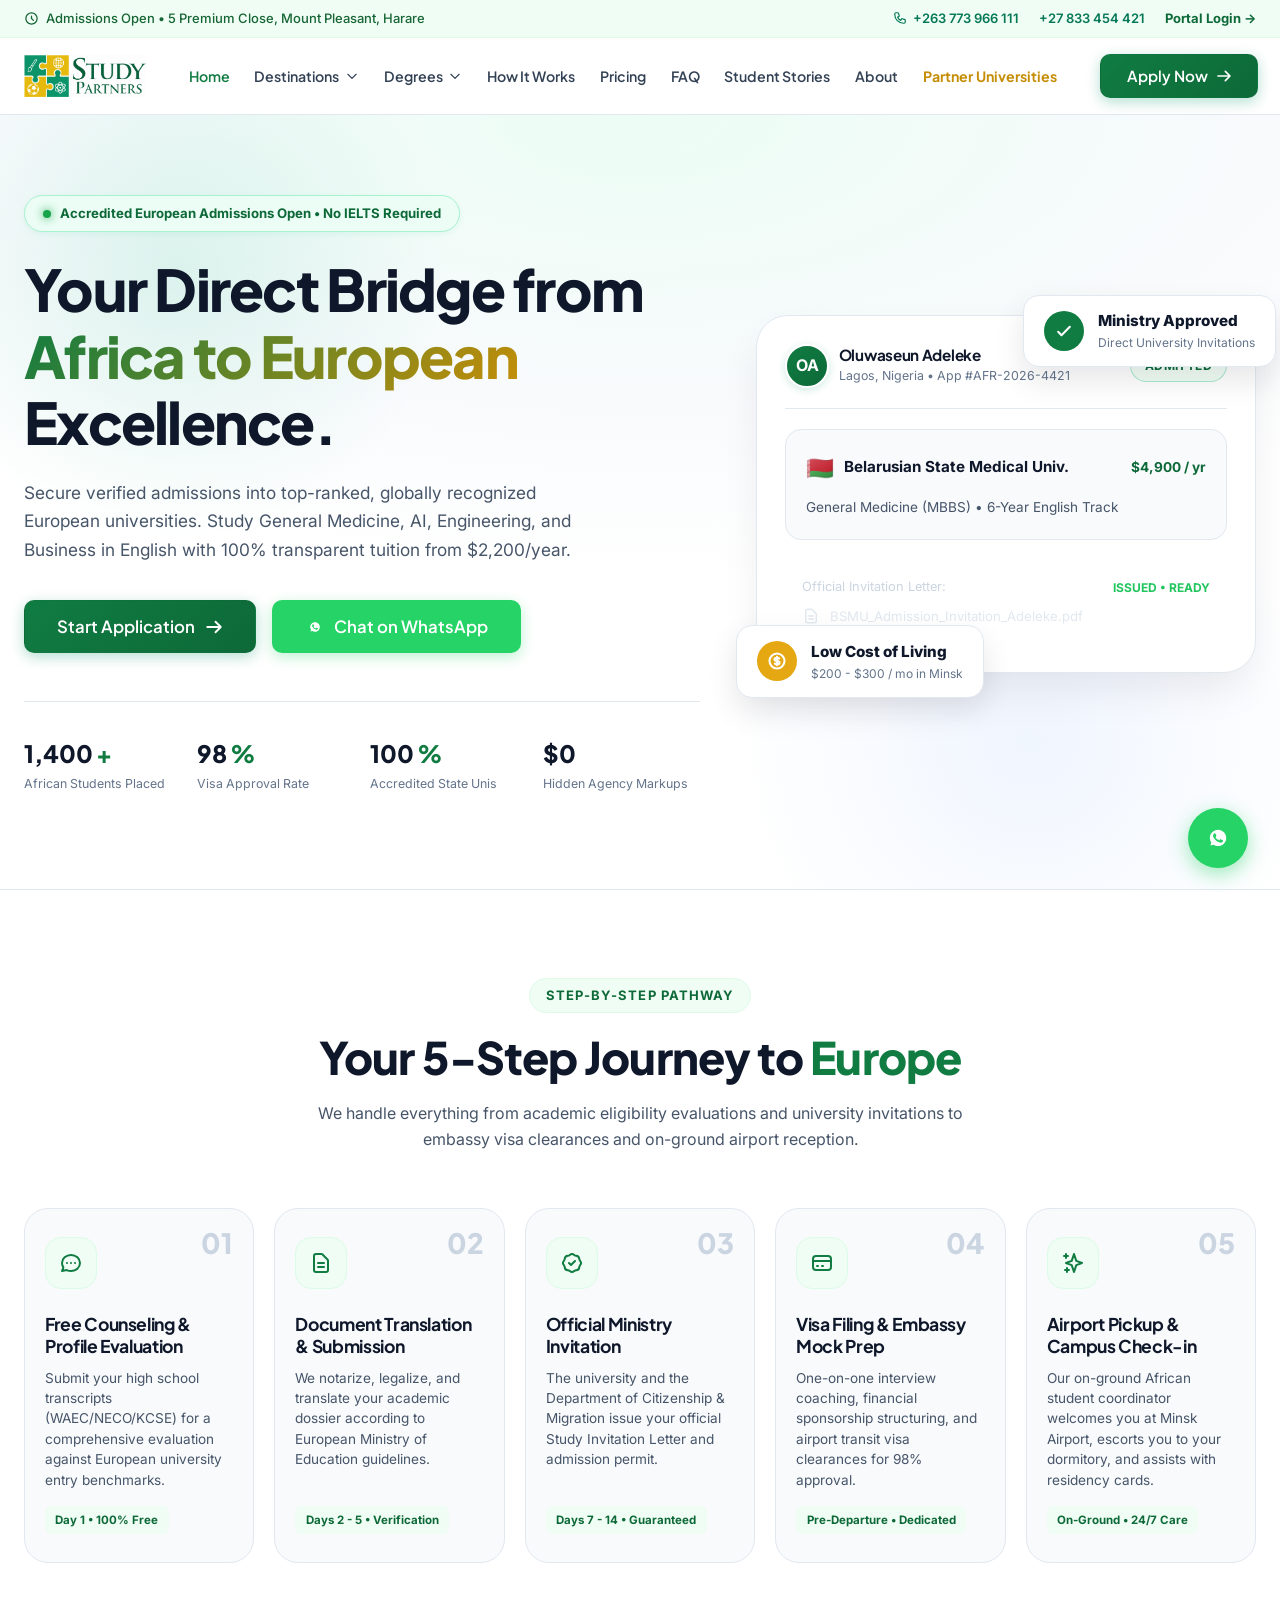
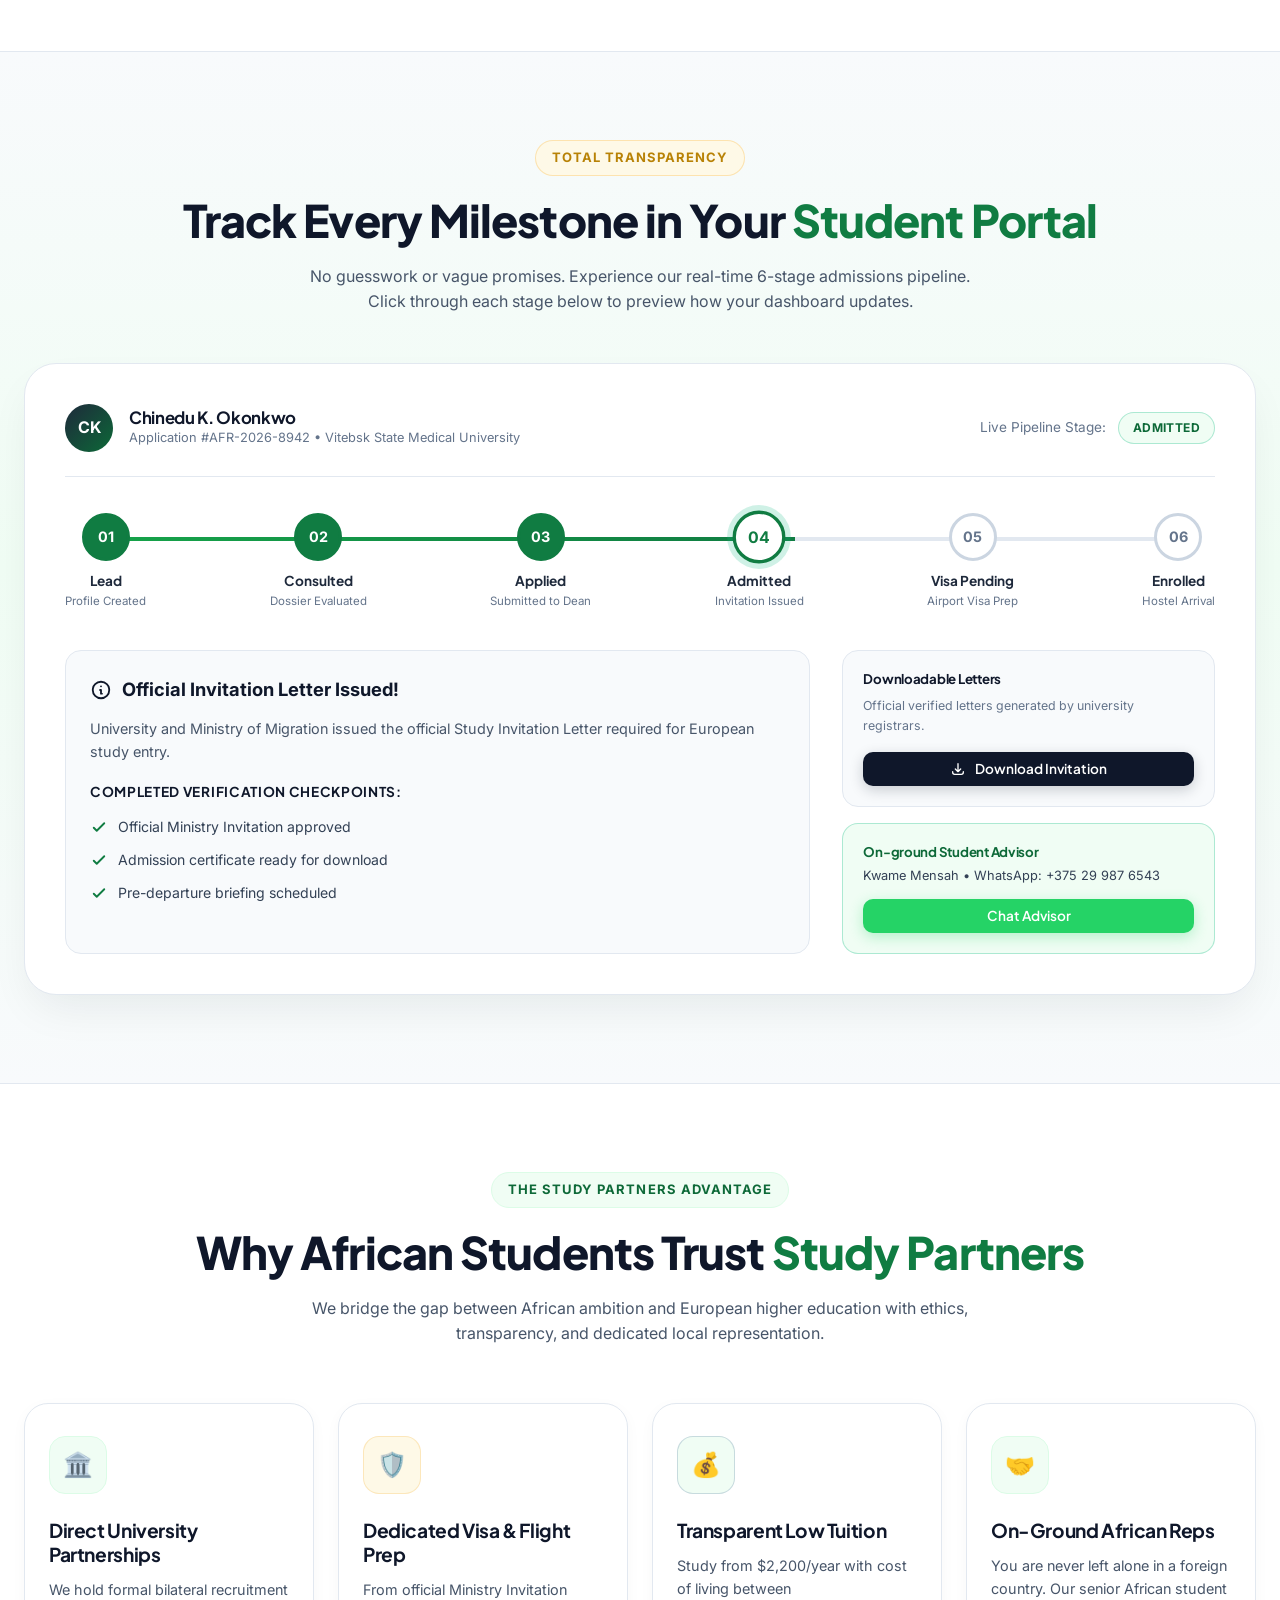
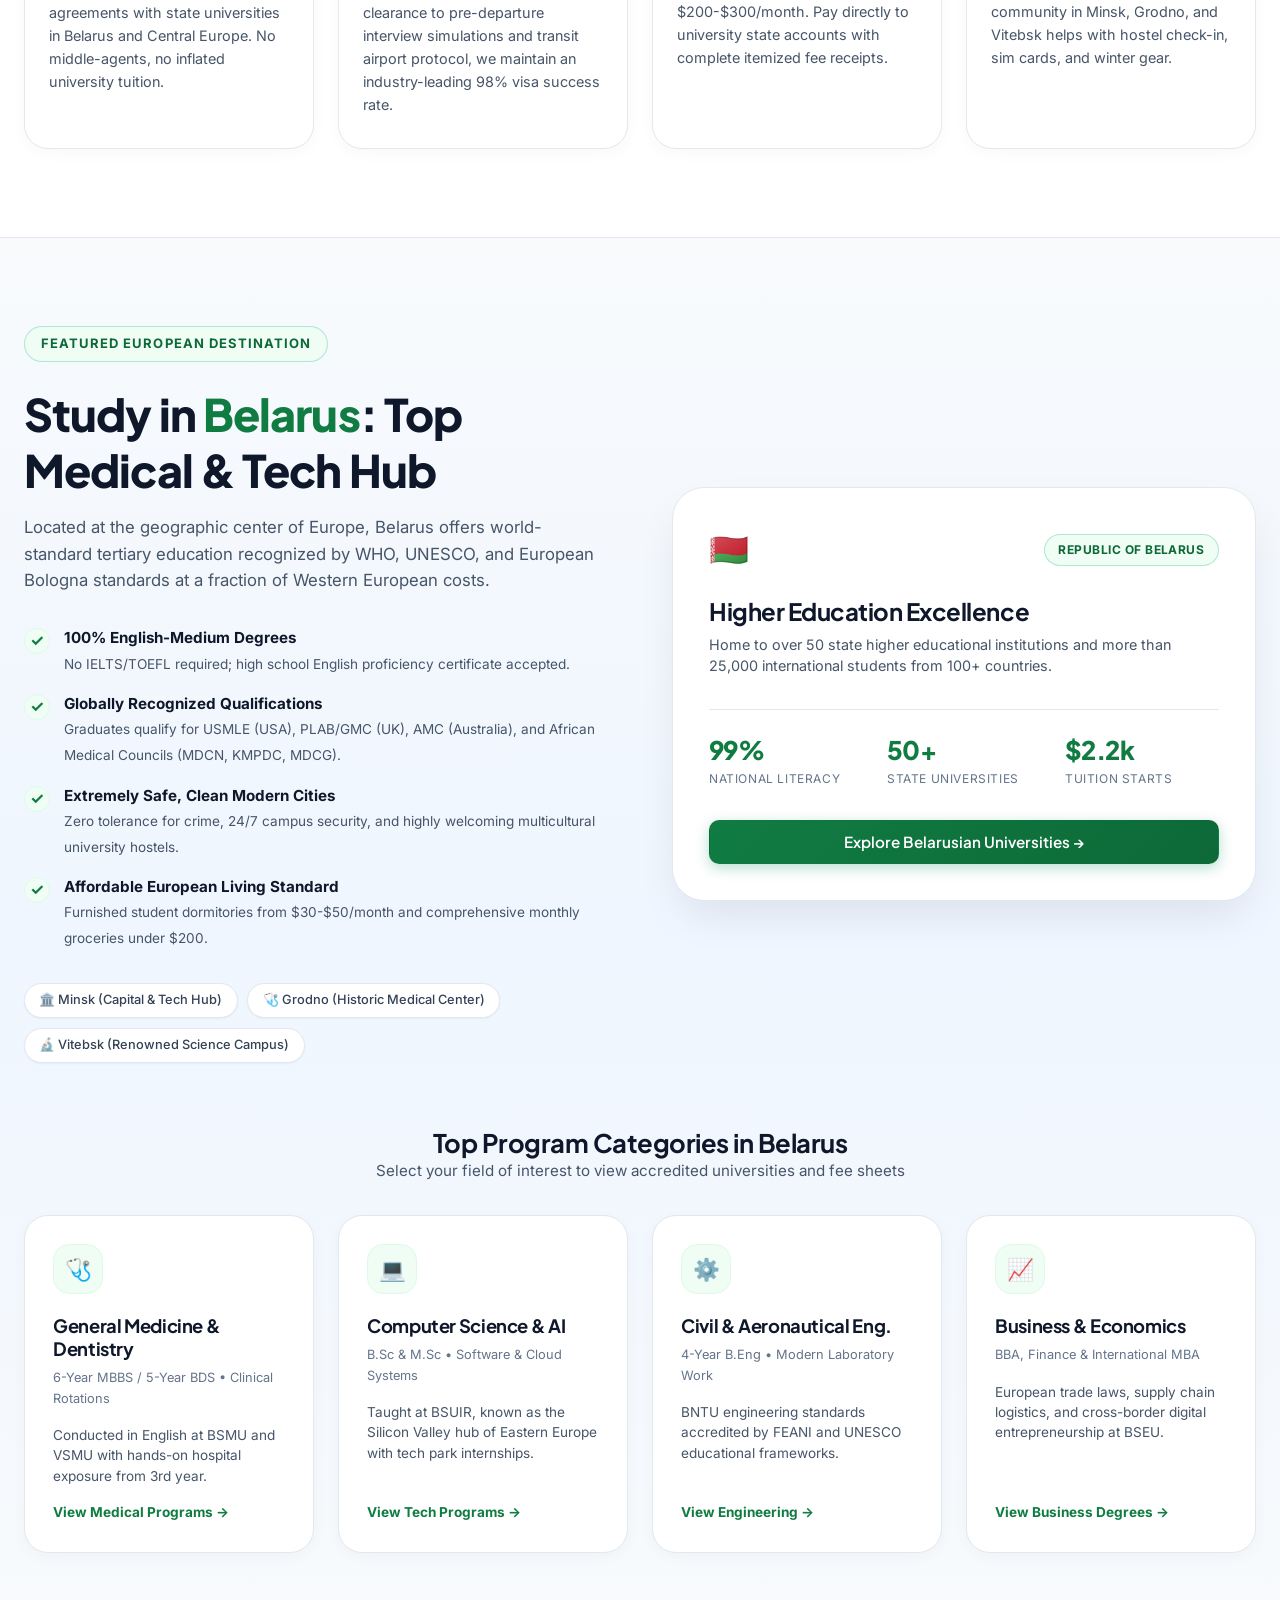
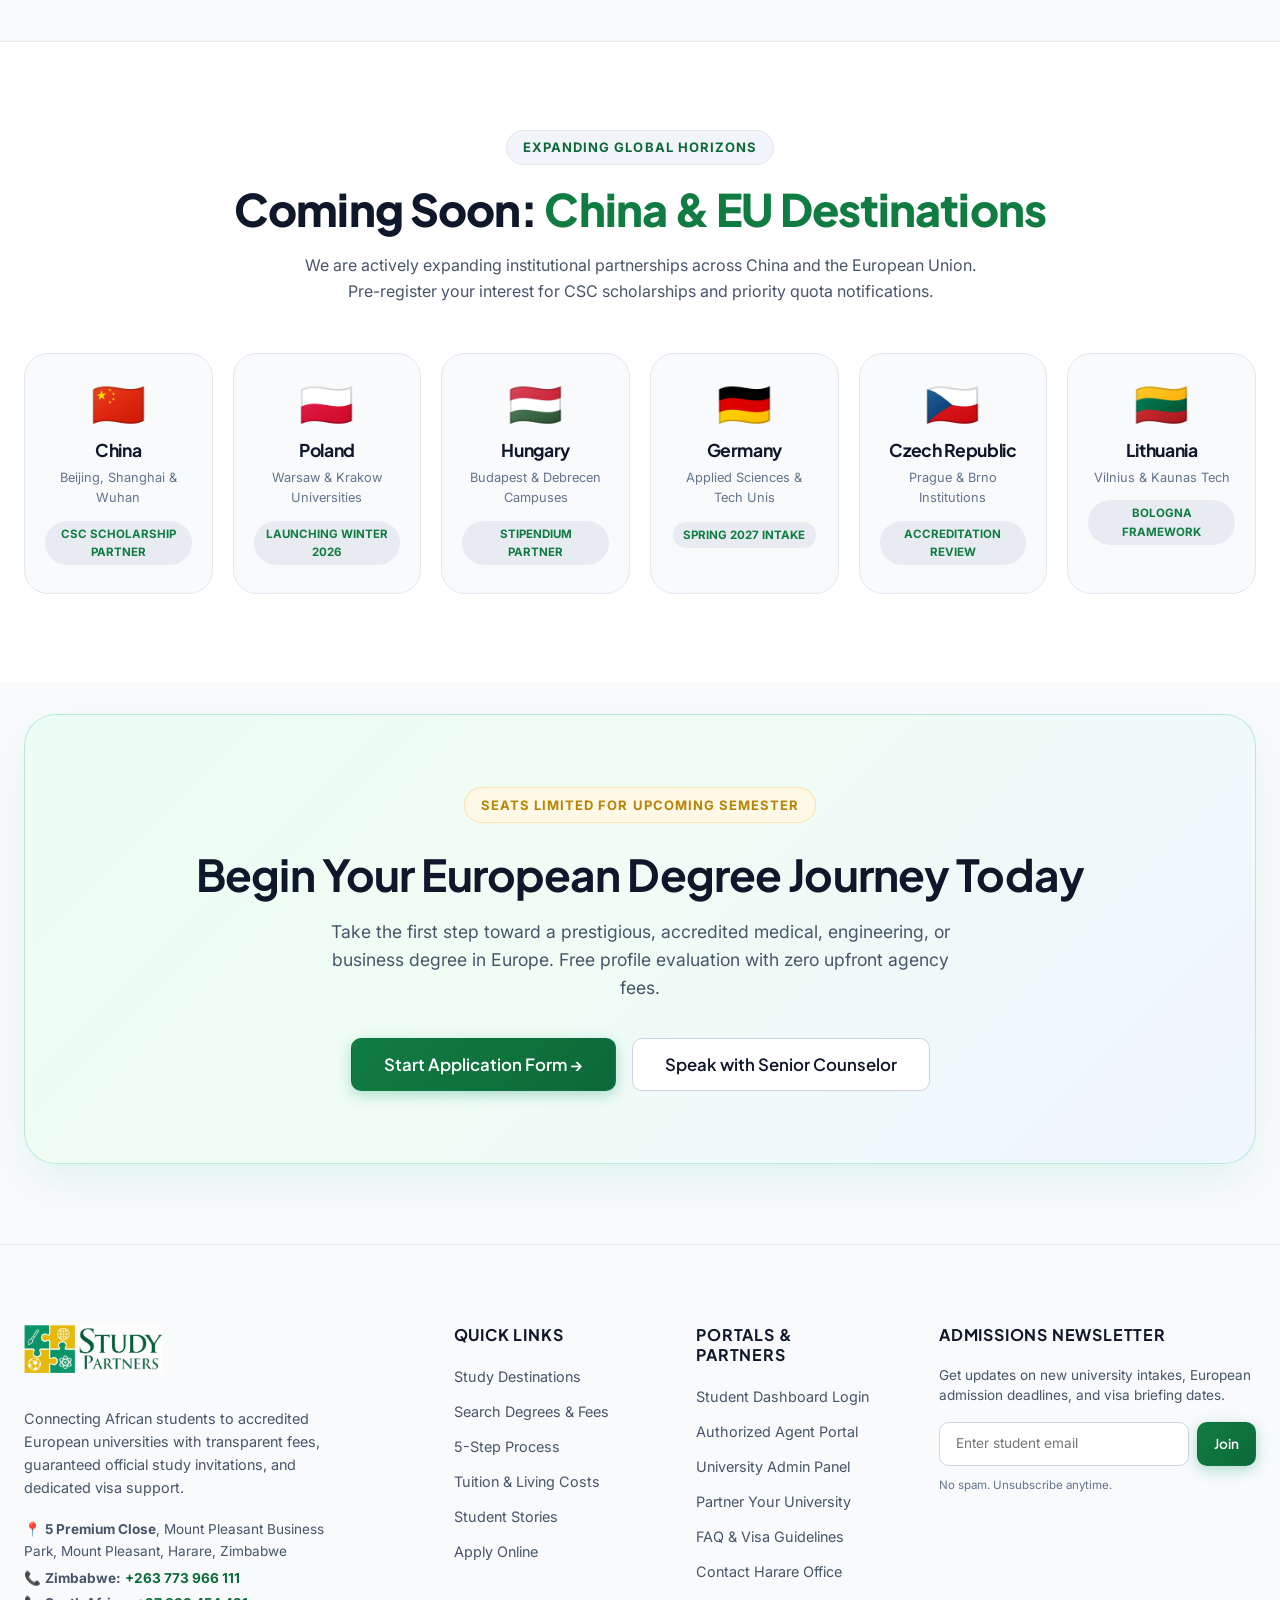
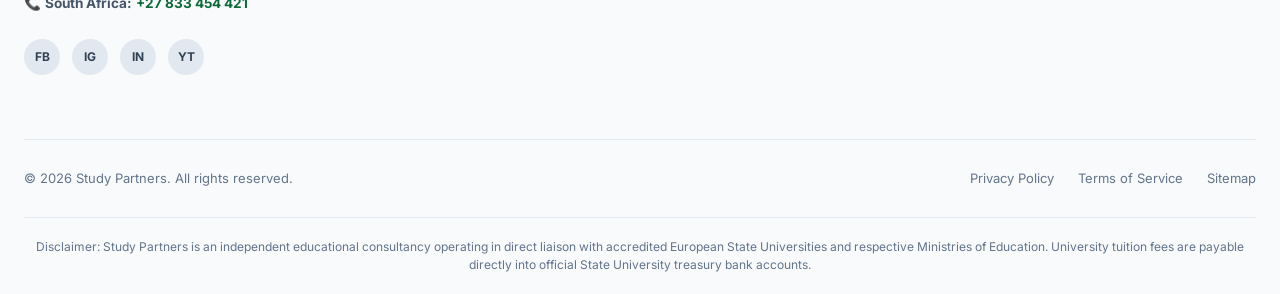
==== commit a4a69f72: "Add China as destination partner with CSC scholarship opportunities across pages, dropdowns, and for" ====
--- a/index.html
+++ b/index.html
@@ -71,7 +71,7 @@
               <div class="dropdown-item-icon">🇪🇺</div>
               <div>
                 <div class="dropdown-title">Coming Soon Countries</div>
-                <div class="dropdown-desc">Poland, Hungary, Germany, Czechia</div>
+                <div class="dropdown-desc">China, Poland, Germany, Hungary, Czechia</div>
               </div>
             </a>
           </div>
@@ -637,16 +637,24 @@
     </div>
   </section>
 
-  <!-- Coming Soon European Countries -->
+  <!-- Coming Soon Global & European Countries -->
   <section class="section-padding coming-soon-section" id="coming-soon">
     <div class="container text-center">
-      <span class="section-tag navy">Expanding European Horizons</span>
-      <h2 class="section-title">Coming Soon: <span class="highlight">EU Destinations</span></h2>
+      <span class="section-tag navy">Expanding Global Horizons</span>
+      <h2 class="section-title">Coming Soon: <span class="highlight">China & EU Destinations</span></h2>
       <p class="section-desc">
-        We are actively expanding institutional partnerships across the European Union. Pre-register your interest for priority quota notifications.
+        We are actively expanding institutional partnerships across China and the European Union. Pre-register your interest for CSC scholarships and priority quota notifications.
       </p>
 
       <div class="countries-grid">
+        <!-- China -->
+        <div class="country-card">
+          <div class="country-flag-large">🇨🇳</div>
+          <h4 class="country-name">China</h4>
+          <p style="font-size: 0.8rem; color: var(--neutral-500); margin-bottom: 0.75rem;">Beijing, Shanghai & Wuhan</p>
+          <span class="country-status-pill">CSC Scholarship Partner</span>
+        </div>
+
         <!-- Poland -->
         <div class="country-card">
           <div class="country-flag-large">🇵🇱</div>
--- a/css/style.css
+++ b/css/style.css
@@ -367,9 +367,7 @@
   position: sticky;
   top: 0;
   z-index: 1000;
-  background-color: rgba(255, 255, 255, 0.96);
-  backdrop-filter: blur(14px);
-  -webkit-backdrop-filter: blur(14px);
+  background-color: #FFFFFF;
   border-bottom: 1px solid var(--neutral-200);
   transition: all var(--transition-normal);
 }
@@ -589,11 +587,39 @@
 
 .mobile-toggle {
   display: none;
-  background: none;
-  border: none;
+  align-items: center;
+  justify-content: center;
+  width: 42px;
+  height: 42px;
+  border-radius: var(--radius-md);
+  background: var(--neutral-100);
+  border: 1px solid var(--neutral-200);
+  color: var(--primary-900);
   cursor: pointer;
-  padding: 0.5rem;
-  color: var(--primary-900);
+  transition: all var(--transition-fast);
+  padding: 0;
+  flex-shrink: 0;
+}
+
+.mobile-toggle:hover {
+  background: var(--neutral-200);
+  color: var(--accent-emerald-700);
+}
+
+.mobile-toggle:active {
+  transform: scale(0.95);
+}
+
+/* Mobile Drawer Elements Hidden on Desktop */
+.mobile-nav-header,
+.mobile-nav-footer,
+.nav-backdrop {
+  display: none;
+}
+
+body.nav-locked {
+  overflow: hidden !important;
+  touch-action: none;
 }
 
 /* ==========================================================================
@@ -1460,9 +1486,15 @@
 
 .countries-grid {
   display: grid;
-  grid-template-columns: repeat(5, 1fr);
+  grid-template-columns: repeat(6, 1fr);
   gap: 1.25rem;
   margin-top: 3rem;
+}
+
+@media (max-width: 1200px) {
+  .countries-grid {
+    grid-template-columns: repeat(3, 1fr);
+  }
 }
 
 .country-card {
@@ -2606,29 +2638,154 @@
 
 @media (max-width: 900px) {
   .mobile-toggle {
+    display: inline-flex;
+  }
+
+  /* Backdrop Overlay - clean dim without blur */
+  .nav-backdrop {
     display: block;
-  }
-
+    position: fixed;
+    inset: 0;
+    background: rgba(15, 23, 42, 0.45);
+    z-index: 1001;
+    opacity: 0;
+    visibility: hidden;
+    pointer-events: none;
+    transition: opacity 0.25s ease, visibility 0.25s ease;
+  }
+
+  .nav-backdrop.active {
+    opacity: 1;
+    visibility: visible;
+    pointer-events: auto;
+  }
+
+  /* Off-canvas Slide Drawer */
   .nav-menu {
     position: fixed;
-    top: 76px;
-    left: 0;
+    top: 0;
     right: 0;
     bottom: 0;
+    width: min(340px, 86vw);
+    height: 100vh;
+    height: 100dvh;
+    background: #FFFFFF;
+    flex-direction: column;
+    align-items: stretch;
+    padding: 0;
+    gap: 0;
+    overflow-y: auto;
+    overflow-x: hidden;
+    -webkit-overflow-scrolling: touch;
+    box-shadow: -10px 0 35px rgba(15, 23, 42, 0.15);
+    z-index: 1002;
+    pointer-events: none;
+    transform: translateX(100%);
+    -webkit-transform: translateX(100%);
+    -webkit-backface-visibility: hidden;
+    backface-visibility: hidden;
+    -webkit-font-smoothing: antialiased;
+    -moz-osx-font-smoothing: grayscale;
+    text-rendering: optimizeLegibility;
+    transition: transform 0.3s cubic-bezier(0.16, 1, 0.3, 1), visibility 0.3s;
+    display: flex;
+    visibility: hidden;
+  }
+
+  .nav-menu.open {
+    transform: translateX(0);
+    -webkit-transform: translateX(0);
+    visibility: visible;
+    pointer-events: auto;
+  }
+
+  .nav-menu a,
+  .nav-menu button {
+    pointer-events: auto;
+    cursor: pointer;
+    touch-action: manipulation;
+  }
+
+  /* Mobile Drawer Header */
+  .mobile-nav-header {
+    display: flex;
+    align-items: center;
+    justify-content: space-between;
+    padding: 1.15rem 1.25rem;
+    border-bottom: 1px solid var(--neutral-200);
+    background: #FAFAFA;
+    position: sticky;
+    top: 0;
+    z-index: 10;
+    flex-shrink: 0;
+  }
+
+  .mobile-nav-logo {
+    height: 32px;
+    width: auto;
+    display: block;
+  }
+
+  .mobile-nav-close {
+    width: 36px;
+    height: 36px;
+    border-radius: 8px;
+    border: 1px solid var(--neutral-200);
     background: var(--white);
+    color: var(--neutral-700);
+    display: inline-flex;
+    align-items: center;
+    justify-content: center;
+    cursor: pointer;
+    transition: all var(--transition-fast);
+  }
+
+  .mobile-nav-close:hover {
+    background: #FEE2E2;
+    color: #DC2626;
+    border-color: #FCA5A5;
+  }
+
+  /* Nav Links in Mobile Drawer */
+  .nav-menu .nav-item {
+    width: 100%;
+    border-bottom: 1px solid #F1F5F9;
+    display: flex;
     flex-direction: column;
-    align-items: flex-start;
-    padding: 2rem;
-    gap: 1.25rem;
-    overflow-y: auto;
-    display: none;
-    box-shadow: var(--shadow-xl);
-  }
-
-  .nav-menu.open {
+    flex-shrink: 0;
+  }
+
+  .nav-menu .nav-link {
+    width: 100%;
+    padding: 0.85rem 1.25rem;
+    font-size: 0.95rem;
+    font-weight: 600;
+    color: var(--neutral-800);
     display: flex;
-  }
-
+    align-items: center;
+    justify-content: space-between;
+    border-radius: 0;
+    line-height: 1.3;
+    transition: background var(--transition-fast), color var(--transition-fast);
+  }
+
+  .nav-menu .nav-link:hover,
+  .nav-menu .nav-link.active {
+    background: #F0FDF4;
+    color: var(--accent-emerald-700);
+  }
+
+  .nav-menu .nav-link svg.arrow {
+    transition: transform 0.25s ease;
+    color: var(--neutral-400);
+  }
+
+  .nav-item.dropdown-open > .nav-link svg.arrow {
+    transform: rotate(180deg);
+    color: var(--accent-emerald-600);
+  }
+
+  /* Dropdown Menu inside Drawer (Accordion) */
   .dropdown-menu {
     position: static;
     opacity: 1;
@@ -2636,8 +2793,174 @@
     transform: none;
     box-shadow: none;
     border: none;
-    padding-left: 1rem;
+    border-top: 1px solid #E2E8F0;
+    background: #F8FAFC;
+    padding: 0.5rem 1rem 0.75rem 1rem;
     width: 100%;
+    display: none;
+    flex-direction: column;
+    gap: 0.4rem;
+  }
+
+  .nav-item.dropdown-open > .dropdown-menu {
+    display: flex;
+  }
+
+  .dropdown-item {
+    padding: 0.65rem 0.75rem;
+    border-radius: 8px;
+    background: var(--white);
+    border: 1px solid var(--neutral-200);
+    transition: all var(--transition-fast);
+  }
+
+  .dropdown-item:hover {
+    border-color: var(--accent-emerald-300);
+    background: #F0FDF4;
+  }
+
+  .dropdown-item-icon {
+    width: 32px;
+    height: 32px;
+    font-size: 1rem;
+    border-radius: 6px;
+  }
+
+  .dropdown-title {
+    font-size: 0.825rem;
+    font-weight: 700;
+    color: var(--primary-900);
+  }
+
+  .dropdown-desc {
+    font-size: 0.72rem;
+    color: var(--neutral-500);
+  }
+
+  /* Drawer Footer Actions */
+  .mobile-nav-footer {
+    margin-top: auto;
+    padding: 1.25rem;
+    background: #F8FAFC;
+    border-top: 1px solid var(--neutral-200);
+    display: flex;
+    flex-direction: column;
+    gap: 0.85rem;
+    flex-shrink: 0;
+  }
+
+  .mobile-nav-cta .btn {
+    width: 100%;
+    justify-content: center;
+    padding: 0.8rem 1.25rem;
+    font-size: 0.95rem;
+    box-shadow: 0 4px 14px rgba(13, 105, 56, 0.25);
+  }
+
+  .mobile-portal-link {
+    display: flex;
+    align-items: center;
+    justify-content: center;
+    gap: 0.5rem;
+    padding: 0.65rem 1rem;
+    border-radius: 8px;
+    background: var(--white);
+    border: 1px solid var(--neutral-200);
+    color: var(--neutral-800);
+    font-size: 0.85rem;
+    font-weight: 600;
+    text-align: center;
+    text-decoration: none;
+    transition: all var(--transition-fast);
+  }
+
+  .mobile-portal-link:hover {
+    background: #F0FDF4;
+    color: var(--accent-emerald-700);
+    border-color: var(--accent-emerald-400);
+  }
+
+  .mobile-nav-contacts {
+    display: flex;
+    flex-direction: column;
+    gap: 0.45rem;
+    margin-top: 0.25rem;
+  }
+
+  .mobile-contact-title {
+    font-size: 0.72rem;
+    text-transform: uppercase;
+    font-weight: 700;
+    letter-spacing: 0.05em;
+    color: var(--neutral-500);
+  }
+
+  .mobile-contact-chip {
+    display: inline-flex;
+    align-items: center;
+    gap: 0.5rem;
+    font-size: 0.8rem;
+    font-weight: 600;
+    color: var(--primary-800);
+    text-decoration: none;
+    padding: 0.45rem 0.65rem;
+    border-radius: 6px;
+    background: var(--white);
+    border: 1px solid #E2E8F0;
+    transition: all var(--transition-fast);
+  }
+
+  .mobile-contact-chip:hover {
+    background: #ECFDF5;
+    color: var(--accent-emerald-700);
+    border-color: #A7F3D0;
+  }
+
+  .mobile-contact-chip svg {
+    color: var(--accent-emerald-600);
+  }
+
+  .mobile-contact-address {
+    display: flex;
+    align-items: flex-start;
+    gap: 0.45rem;
+    font-size: 0.75rem;
+    color: var(--neutral-500);
+    padding-top: 0.2rem;
+    line-height: 1.35;
+  }
+
+  .mobile-contact-address svg {
+    flex-shrink: 0;
+    margin-top: 2px;
+    color: var(--accent-emerald-600);
+  }
+}
+
+@media (max-width: 500px) {
+  .navbar-container {
+    height: 64px;
+    gap: 0.65rem;
+  }
+
+  .brand-logo-img {
+    height: 32px;
+    max-width: 140px;
+  }
+
+  .nav-actions {
+    gap: 0.45rem;
+    margin-left: auto;
+  }
+
+  .nav-actions .btn {
+    padding: 0.42rem 0.75rem;
+    font-size: 0.78rem;
+  }
+
+  .mobile-toggle {
+    width: 38px;
+    height: 38px;
   }
 }
 
